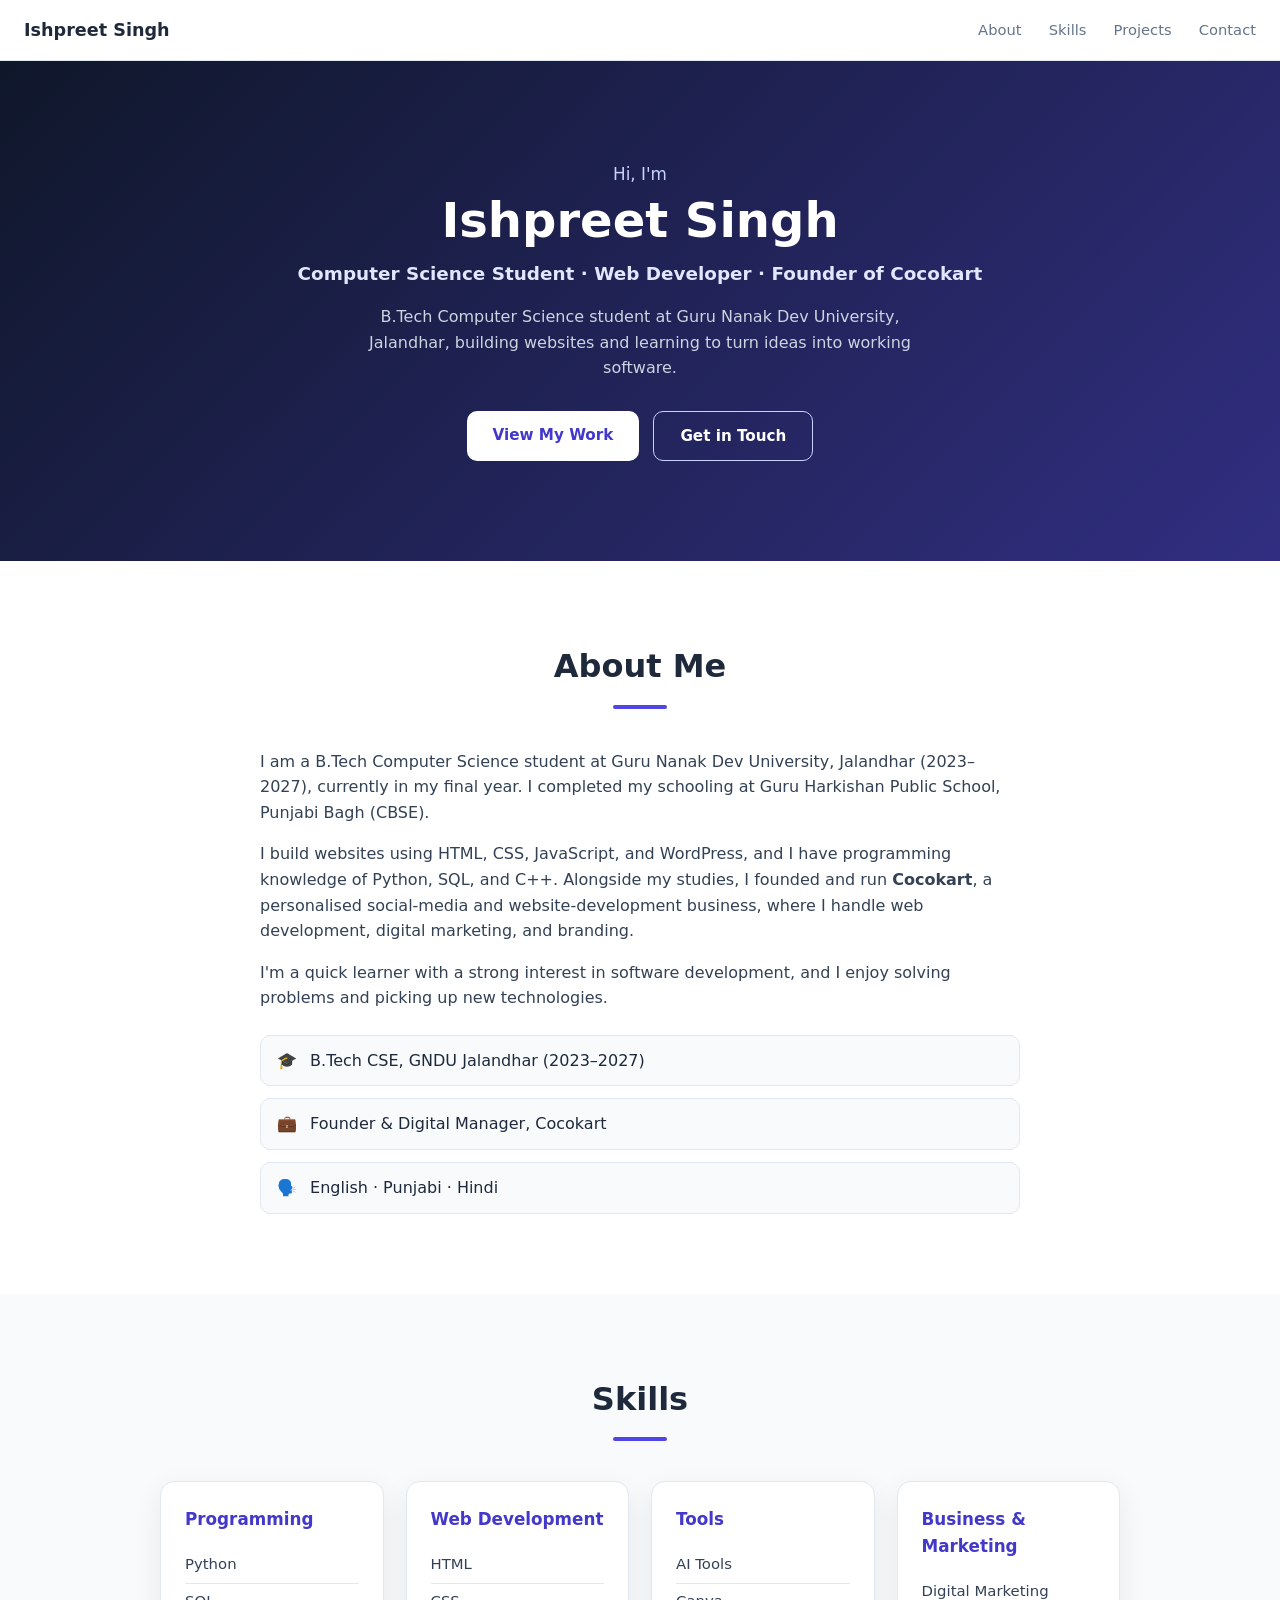
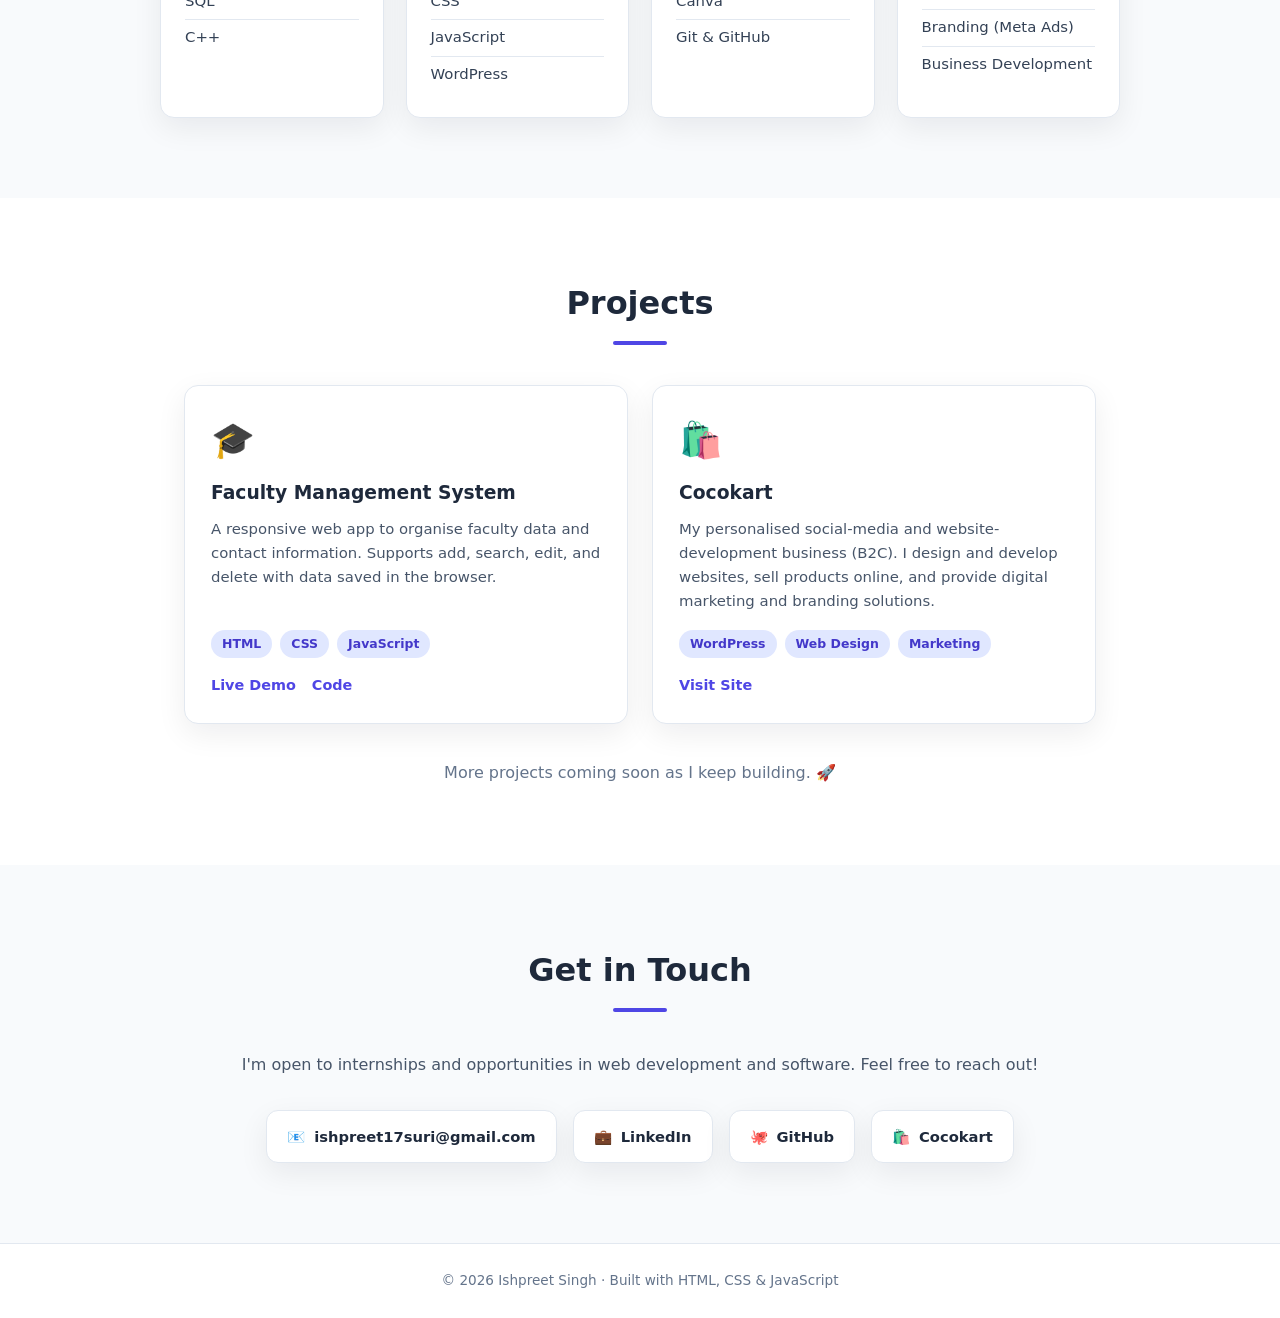
==== portfolio/index.html @ 6b643fd2 "Update repo links from claude-ishpreet to code-ishpreet" ====
<!DOCTYPE html>
<html lang="en">
<head>
  <meta charset="UTF-8" />
  <meta name="viewport" content="width=device-width, initial-scale=1.0" />
  <title>Ishpreet Singh — Portfolio</title>
  <meta name="description" content="Portfolio of Ishpreet Singh, B.Tech Computer Science student and web developer." />
  <link rel="stylesheet" href="style.css" />
</head>
<body>

  <!-- Navigation -->
  <nav class="nav">
    <a href="#home" class="nav-logo">Ishpreet Singh</a>
    <div class="nav-links">
      <a href="#about">About</a>
      <a href="#skills">Skills</a>
      <a href="#projects">Projects</a>
      <a href="#contact">Contact</a>
    </div>
  </nav>

  <!-- Hero -->
  <header id="home" class="hero">
    <div class="hero-inner">
      <p class="hero-greet">Hi, I'm</p>
      <h1>Ishpreet Singh</h1>
      <p class="hero-role">Computer Science Student · Web Developer · Founder of Cocokart</p>
      <p class="hero-tag">
        B.Tech Computer Science student at Guru Nanak Dev University, Jalandhar,
        building websites and learning to turn ideas into working software.
      </p>
      <div class="hero-btns">
        <a href="#projects" class="btn primary">View My Work</a>
        <a href="#contact" class="btn ghost">Get in Touch</a>
      </div>
    </div>
  </header>

  <!-- About -->
  <section id="about" class="section">
    <h2 class="section-title">About Me</h2>
    <div class="about">
      <p>
        I am a B.Tech Computer Science student at Guru Nanak Dev University, Jalandhar
        (2023–2027), currently in my final year. I completed my schooling at
        Guru Harkishan Public School, Punjabi Bagh (CBSE).
      </p>
      <p>
        I build websites using HTML, CSS, JavaScript, and WordPress, and I have
        programming knowledge of Python, SQL, and C++. Alongside my studies, I founded
        and run <strong>Cocokart</strong>, a personalised social-media and website-development
        business, where I handle web development, digital marketing, and branding.
      </p>
      <p>
        I'm a quick learner with a strong interest in software development, and I enjoy
        solving problems and picking up new technologies.
      </p>
      <ul class="facts">
        <li><span>🎓</span> B.Tech CSE, GNDU Jalandhar (2023–2027)</li>
        <li><span>💼</span> Founder &amp; Digital Manager, Cocokart</li>
        <li><span>🗣️</span> English · Punjabi · Hindi</li>
      </ul>
    </div>
  </section>

  <!-- Skills -->
  <section id="skills" class="section alt">
    <h2 class="section-title">Skills</h2>
    <div class="skills-grid">
      <div class="skill-card">
        <h3>Programming</h3>
        <ul><li>Python</li><li>SQL</li><li>C++</li></ul>
      </div>
      <div class="skill-card">
        <h3>Web Development</h3>
        <ul><li>HTML</li><li>CSS</li><li>JavaScript</li><li>WordPress</li></ul>
      </div>
      <div class="skill-card">
        <h3>Tools</h3>
        <ul><li>AI Tools</li><li>Canva</li><li>Git &amp; GitHub</li></ul>
      </div>
      <div class="skill-card">
        <h3>Business &amp; Marketing</h3>
        <ul><li>Digital Marketing</li><li>Branding (Meta Ads)</li><li>Business Development</li></ul>
      </div>
    </div>
  </section>

  <!-- Projects -->
  <section id="projects" class="section">
    <h2 class="section-title">Projects</h2>
    <div class="projects-grid">

      <article class="project-card">
        <div class="project-emoji">🎓</div>
        <h3>Faculty Management System</h3>
        <p>
          A responsive web app to organise faculty data and contact information.
          Supports add, search, edit, and delete with data saved in the browser.
        </p>
        <div class="tags"><span>HTML</span><span>CSS</span><span>JavaScript</span></div>
        <div class="project-links">
          <a href="../index.html">Live Demo</a>
          <a href="https://github.com/ishpreetsuri/code-ishpreet" target="_blank" rel="noopener">Code</a>
        </div>
      </article>

      <article class="project-card">
        <div class="project-emoji">🛍️</div>
        <h3>Cocokart</h3>
        <p>
          My personalised social-media and website-development business (B2C). I design
          and develop websites, sell products online, and provide digital marketing and
          branding solutions.
        </p>
        <div class="tags"><span>WordPress</span><span>Web Design</span><span>Marketing</span></div>
        <div class="project-links">
          <a href="https://www.cocokart.shop" target="_blank" rel="noopener">Visit Site</a>
        </div>
      </article>

    </div>
    <p class="more-soon">More projects coming soon as I keep building. 🚀</p>
  </section>

  <!-- Contact -->
  <section id="contact" class="section alt">
    <h2 class="section-title">Get in Touch</h2>
    <p class="contact-intro">
      I'm open to internships and opportunities in web development and software.
      Feel free to reach out!
    </p>
    <div class="contact-links">
      <a href="mailto:ishpreet17suri@gmail.com" class="contact-item">
        <span>📧</span> ishpreet17suri@gmail.com
      </a>
      <a href="https://www.linkedin.com/in/ishpreet-singh-a81920291" target="_blank" rel="noopener" class="contact-item">
        <span>💼</span> LinkedIn
      </a>
      <a href="https://github.com/ishpreetsuri" target="_blank" rel="noopener" class="contact-item">
        <span>🐙</span> GitHub
      </a>
      <a href="https://www.cocokart.shop" target="_blank" rel="noopener" class="contact-item">
        <span>🛍️</span> Cocokart
      </a>
    </div>
  </section>

  <footer class="footer">
    <p>© <span id="year"></span> Ishpreet Singh · Built with HTML, CSS &amp; JavaScript</p>
  </footer>

  <script>
    // Set the current year in the footer automatically
    document.getElementById("year").textContent = new Date().getFullYear();
  </script>
</body>
</html>
---- portfolio/style.css ----
/* Portfolio — Ishpreet Singh
   Clean, modern, responsive personal website. */

:root {
  --bg: #ffffff;
  --bg-alt: #f8fafc;
  --text: #1e293b;
  --muted: #64748b;
  --primary: #4f46e5;
  --primary-dark: #4338ca;
  --border: #e2e8f0;
  --shadow: 0 10px 30px rgba(2, 6, 23, 0.07);
}

* { box-sizing: border-box; margin: 0; padding: 0; }
html { scroll-behavior: smooth; }

body {
  font-family: "Segoe UI", system-ui, -apple-system, sans-serif;
  color: var(--text);
  background: var(--bg);
  line-height: 1.6;
}

/* Navigation */
.nav {
  position: sticky;
  top: 0;
  z-index: 50;
  display: flex;
  align-items: center;
  justify-content: space-between;
  padding: 16px 24px;
  background: rgba(255, 255, 255, 0.9);
  backdrop-filter: blur(8px);
  border-bottom: 1px solid var(--border);
}
.nav-logo { font-weight: 700; font-size: 1.1rem; color: var(--text); text-decoration: none; }
.nav-links a {
  margin-left: 22px;
  color: var(--muted);
  text-decoration: none;
  font-size: 0.92rem;
  font-weight: 500;
  transition: color .15s;
}
.nav-links a:hover { color: var(--primary); }

/* Hero */
.hero {
  background: linear-gradient(135deg, #0f172a 0%, #312e81 100%);
  color: #fff;
  padding: 100px 24px;
  text-align: center;
}
.hero-inner { max-width: 760px; margin: 0 auto; }
.hero-greet { color: #c7d2fe; font-size: 1.05rem; }
.hero h1 { font-size: 3rem; margin: 6px 0 12px; line-height: 1.1; }
.hero-role { font-size: 1.15rem; color: #e0e7ff; font-weight: 600; margin-bottom: 16px; }
.hero-tag { color: #cbd5e1; max-width: 600px; margin: 0 auto 30px; }
.hero-btns { display: flex; gap: 14px; justify-content: center; flex-wrap: wrap; }

/* Buttons */
.btn {
  display: inline-block;
  padding: 12px 26px;
  border-radius: 10px;
  font-weight: 600;
  font-size: 0.95rem;
  text-decoration: none;
  transition: transform .05s, background .15s, color .15s;
}
.btn:active { transform: translateY(1px); }
.btn.primary { background: #fff; color: var(--primary-dark); }
.btn.primary:hover { background: #e0e7ff; }
.btn.ghost { border: 1.5px solid #c7d2fe; color: #fff; }
.btn.ghost:hover { background: rgba(255, 255, 255, 0.1); }

/* Sections */
.section { max-width: 960px; margin: 0 auto; padding: 80px 24px; }
.section.alt { background: var(--bg-alt); max-width: none; }
.section.alt > * { max-width: 960px; margin-left: auto; margin-right: auto; }
.section-title {
  font-size: 2rem;
  text-align: center;
  margin-bottom: 40px;
  position: relative;
}
.section-title::after {
  content: "";
  display: block;
  width: 54px;
  height: 4px;
  background: var(--primary);
  border-radius: 4px;
  margin: 12px auto 0;
}

/* About */
.about { max-width: 760px; margin: 0 auto; }
.about p { margin-bottom: 16px; color: #334155; }
.facts { list-style: none; margin-top: 24px; display: grid; gap: 12px; }
.facts li {
  background: var(--bg-alt);
  border: 1px solid var(--border);
  border-radius: 10px;
  padding: 12px 16px;
  font-weight: 500;
}
.facts li span { margin-right: 8px; }

/* Skills */
.skills-grid {
  display: grid;
  grid-template-columns: repeat(auto-fit, minmax(200px, 1fr));
  gap: 22px;
}
.skill-card {
  background: var(--bg);
  border: 1px solid var(--border);
  border-radius: 14px;
  padding: 24px;
  box-shadow: var(--shadow);
}
.skill-card h3 { margin-bottom: 14px; color: var(--primary-dark); font-size: 1.05rem; }
.skill-card ul { list-style: none; }
.skill-card li {
  padding: 6px 0;
  border-bottom: 1px solid var(--border);
  color: #334155;
  font-size: 0.93rem;
}
.skill-card li:last-child { border-bottom: none; }

/* Projects */
.projects-grid {
  display: grid;
  grid-template-columns: repeat(auto-fit, minmax(280px, 1fr));
  gap: 24px;
}
.project-card {
  background: var(--bg);
  border: 1px solid var(--border);
  border-radius: 14px;
  padding: 26px;
  box-shadow: var(--shadow);
  display: flex;
  flex-direction: column;
  transition: transform .15s, box-shadow .15s;
}
.project-card:hover { transform: translateY(-4px); box-shadow: 0 16px 36px rgba(2, 6, 23, 0.12); }
.project-emoji { font-size: 2.2rem; margin-bottom: 10px; }
.project-card h3 { margin-bottom: 10px; }
.project-card p { color: #475569; font-size: 0.93rem; flex: 1; }
.tags { display: flex; flex-wrap: wrap; gap: 8px; margin: 16px 0; }
.tags span {
  background: #e0e7ff;
  color: var(--primary-dark);
  padding: 4px 11px;
  border-radius: 20px;
  font-size: 0.78rem;
  font-weight: 600;
}
.project-links { display: flex; gap: 16px; }
.project-links a {
  color: var(--primary);
  text-decoration: none;
  font-weight: 600;
  font-size: 0.9rem;
}
.project-links a:hover { text-decoration: underline; }
.more-soon { text-align: center; color: var(--muted); margin-top: 36px; }

/* Contact */
.contact-intro { text-align: center; color: #475569; max-width: 560px; margin: 0 auto 32px; }
.contact-links {
  display: flex;
  flex-wrap: wrap;
  gap: 16px;
  justify-content: center;
}
.contact-item {
  display: flex;
  align-items: center;
  gap: 9px;
  background: var(--bg);
  border: 1px solid var(--border);
  border-radius: 12px;
  padding: 14px 20px;
  text-decoration: none;
  color: var(--text);
  font-weight: 600;
  font-size: 0.92rem;
  box-shadow: var(--shadow);
  transition: transform .12s, border-color .15s;
}
.contact-item:hover { transform: translateY(-3px); border-color: var(--primary); }

/* Footer */
.footer {
  text-align: center;
  padding: 26px;
  color: var(--muted);
  font-size: 0.85rem;
  border-top: 1px solid var(--border);
}

/* Responsive */
@media (max-width: 600px) {
  .hero { padding: 70px 20px; }
  .hero h1 { font-size: 2.2rem; }
  .nav-links a { margin-left: 14px; font-size: 0.85rem; }
  .section { padding: 56px 20px; }
}
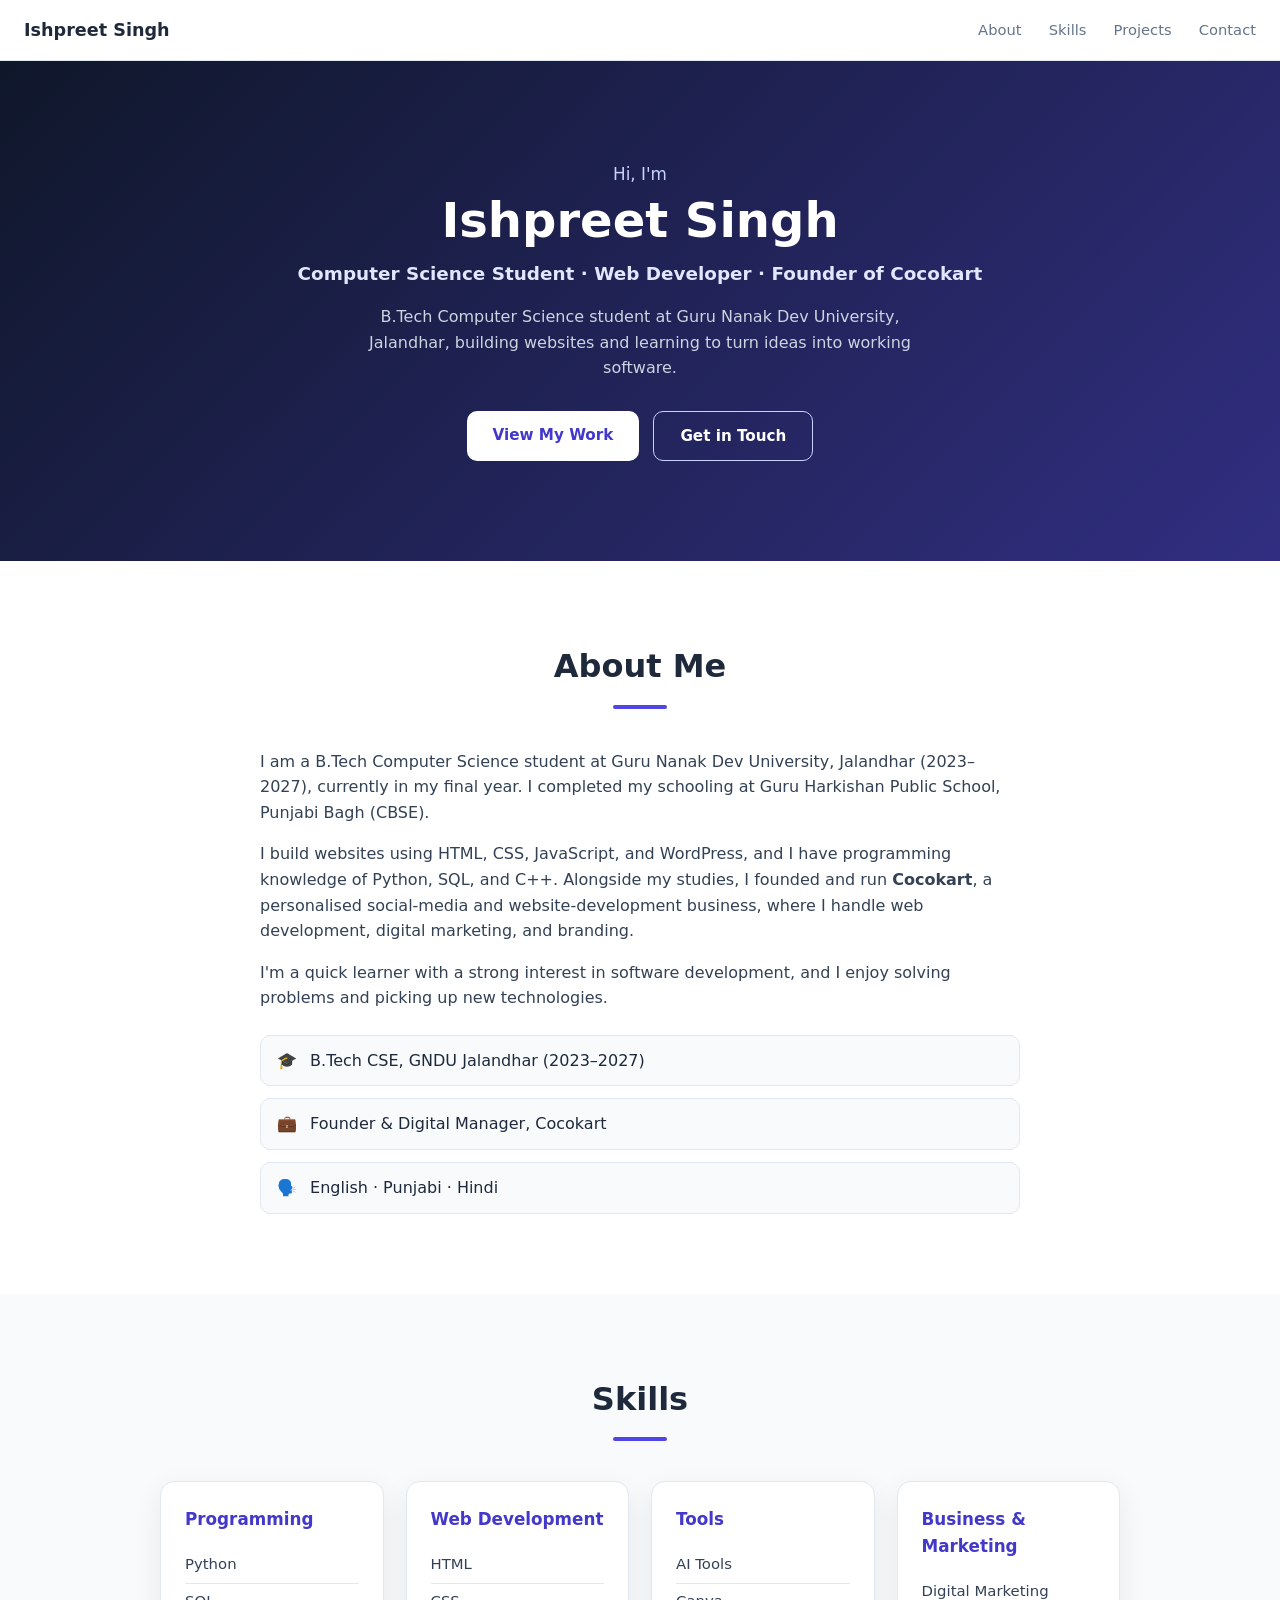
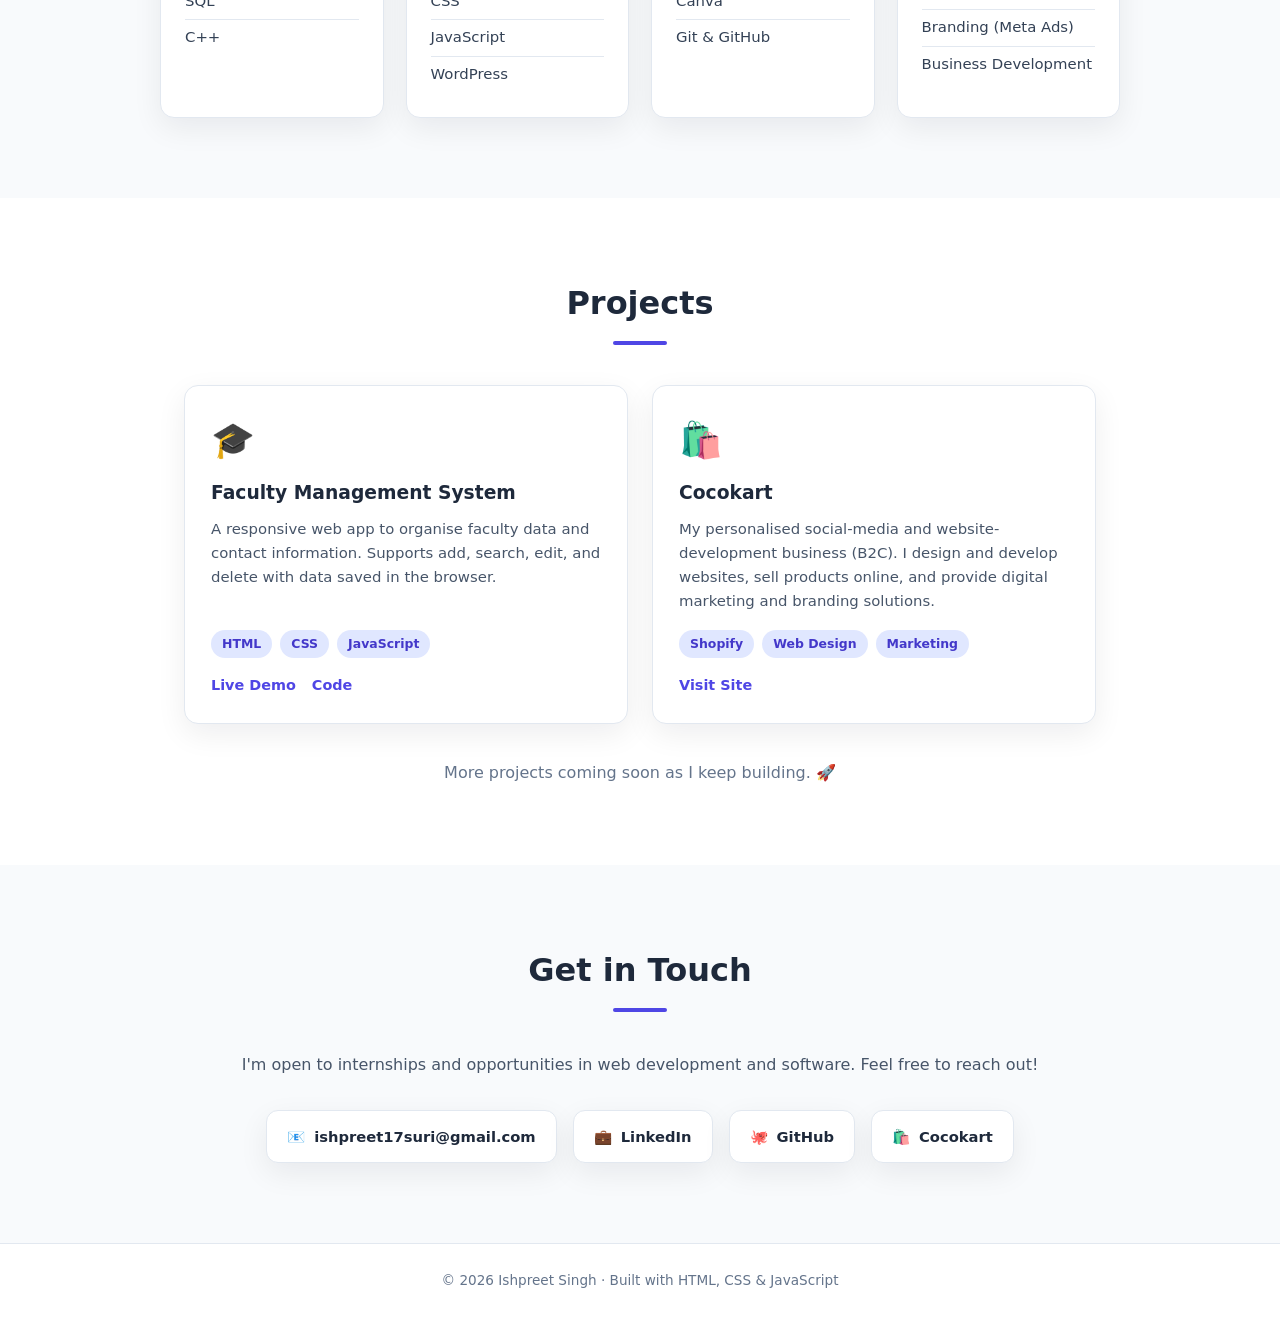
==== commit 6d9b6bd4: "Update tags from WordPress to Shopify" ====
--- a/portfolio/index.html
+++ b/portfolio/index.html
@@ -114,7 +114,7 @@
           and develop websites, sell products online, and provide digital marketing and
           branding solutions.
         </p>
-        <div class="tags"><span>WordPress</span><span>Web Design</span><span>Marketing</span></div>
+        <div class="tags"><span>Shopify</span><span>Web Design</span><span>Marketing</span></div>
         <div class="project-links">
           <a href="https://www.cocokart.shop" target="_blank" rel="noopener">Visit Site</a>
         </div>
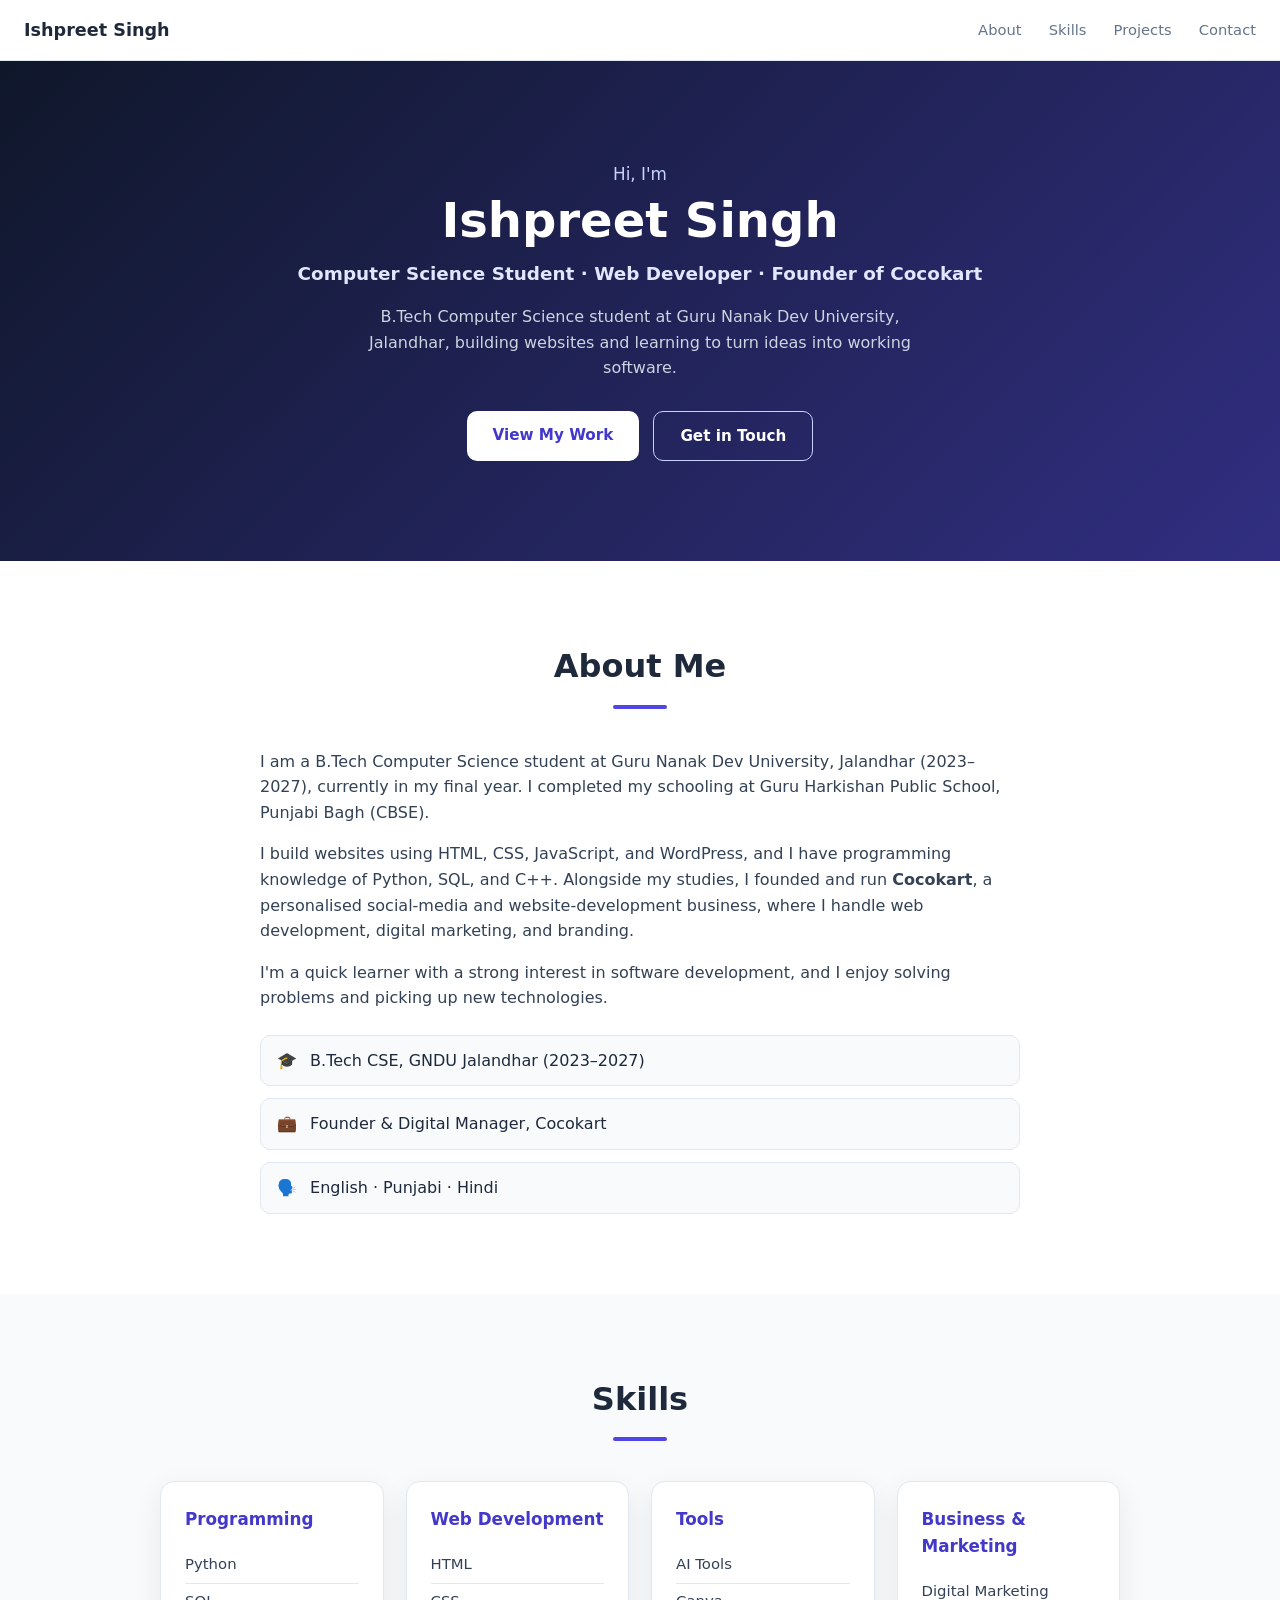
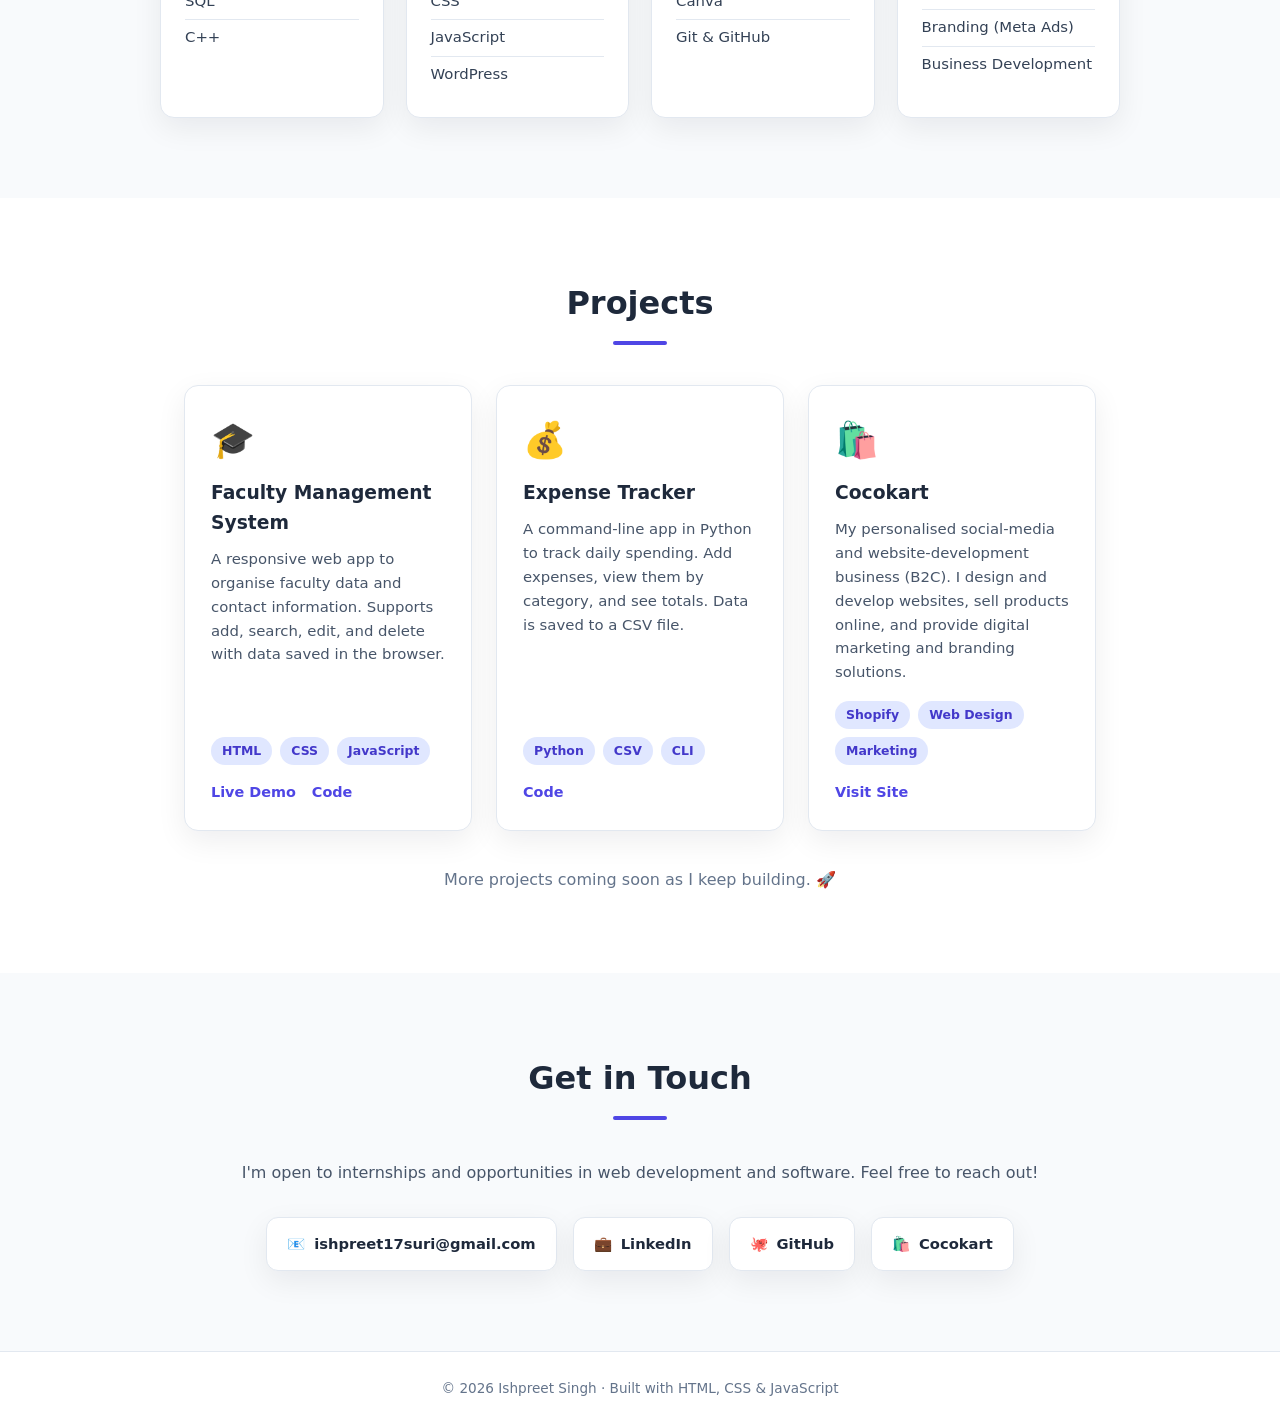
==== commit 6d044f91: "Add Python Expense Tracker project - Fully commented CLI expense tracker (Python standard library on" ====
--- a/portfolio/index.html
+++ b/portfolio/index.html
@@ -107,6 +107,19 @@
       </article>
 
       <article class="project-card">
+        <div class="project-emoji">💰</div>
+        <h3>Expense Tracker</h3>
+        <p>
+          A command-line app in Python to track daily spending. Add expenses,
+          view them by category, and see totals. Data is saved to a CSV file.
+        </p>
+        <div class="tags"><span>Python</span><span>CSV</span><span>CLI</span></div>
+        <div class="project-links">
+          <a href="https://github.com/ishpreetsuri/code-ishpreet/tree/main/python-expense-tracker" target="_blank" rel="noopener">Code</a>
+        </div>
+      </article>
+
+      <article class="project-card">
         <div class="project-emoji">🛍️</div>
         <h3>Cocokart</h3>
         <p>
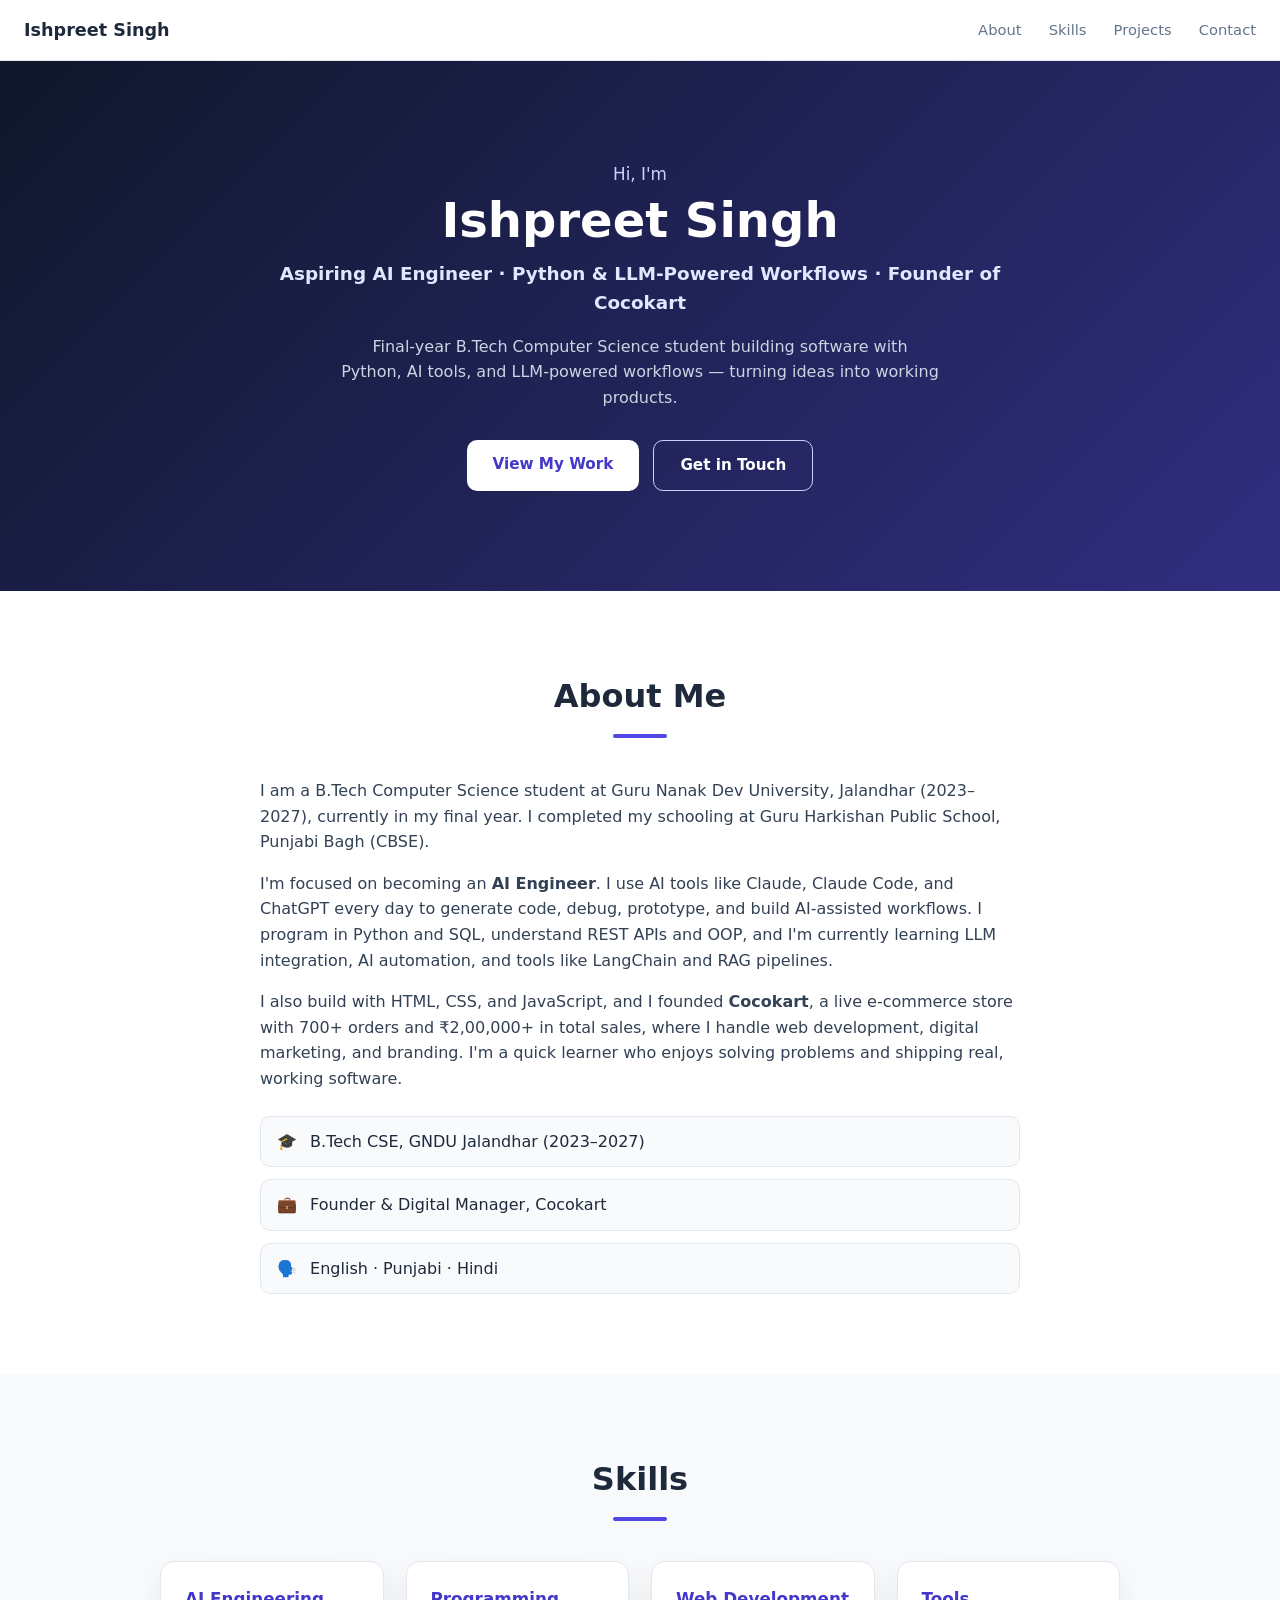
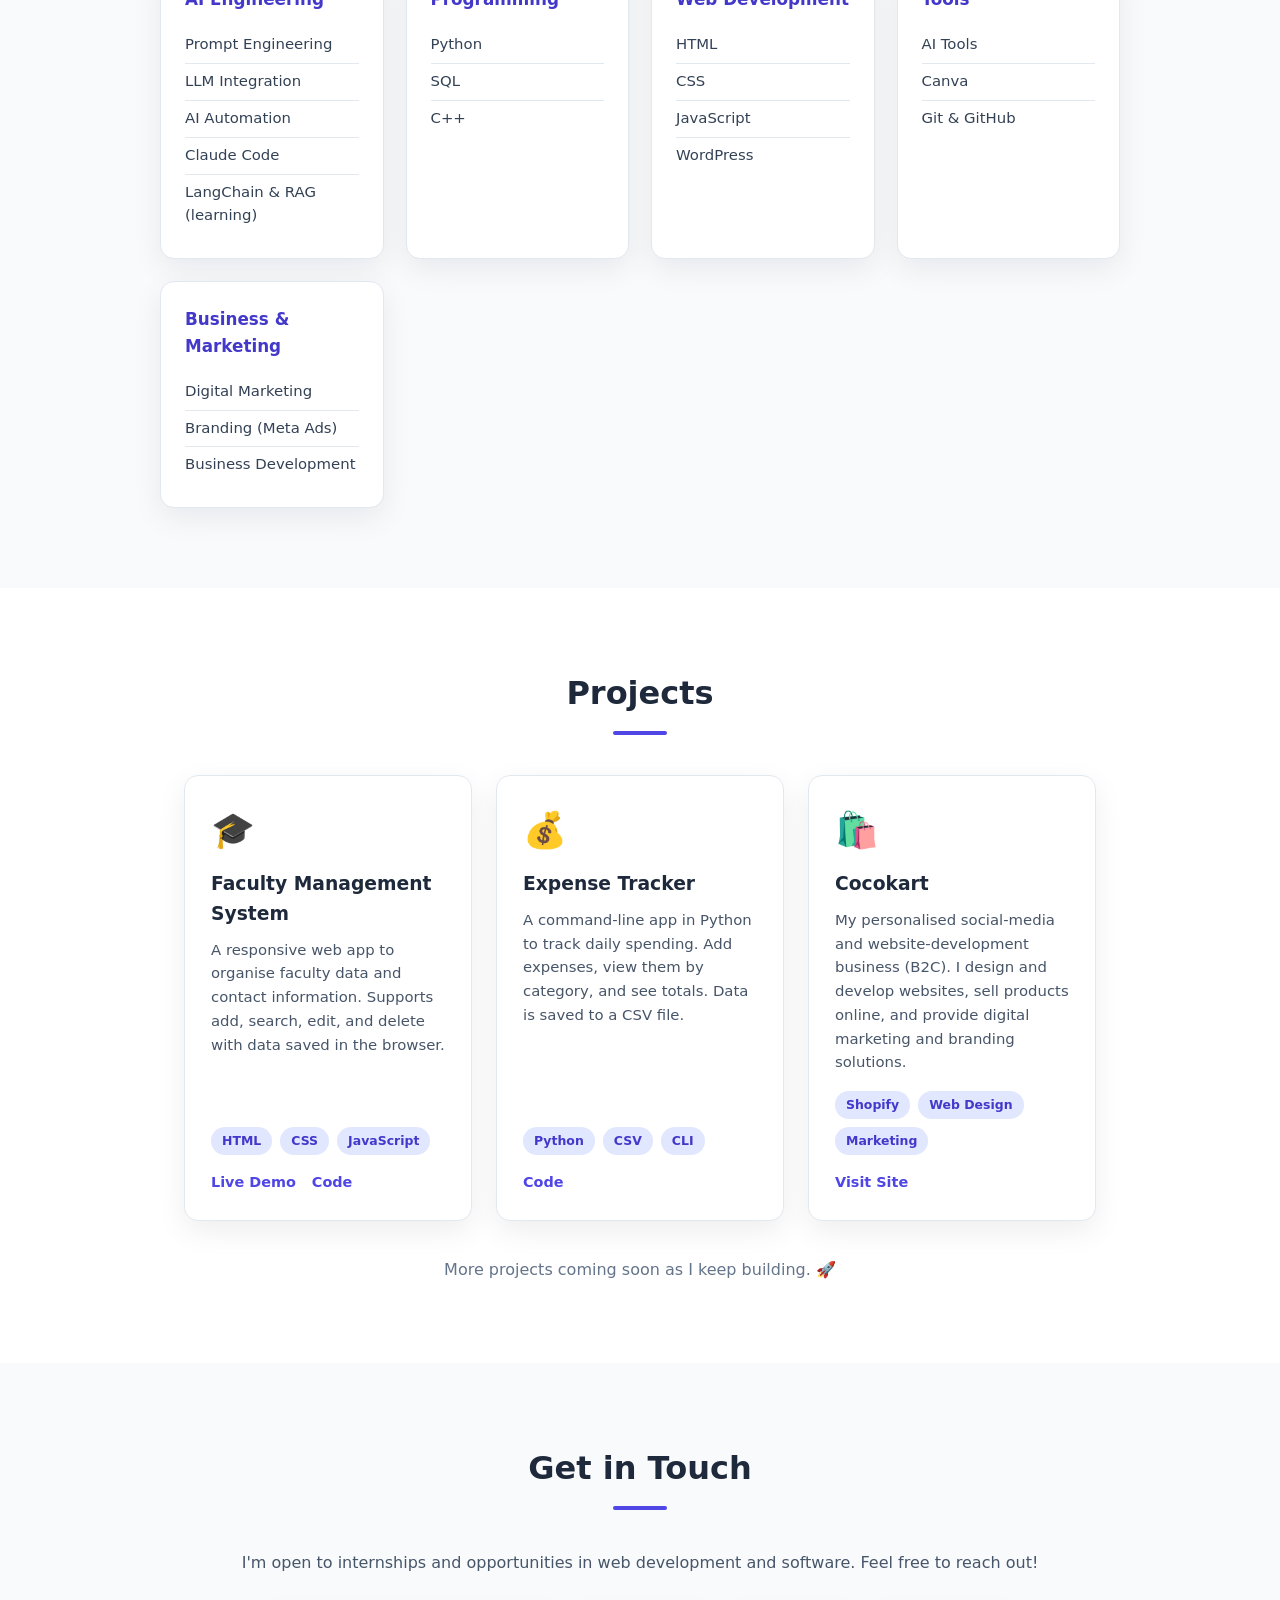
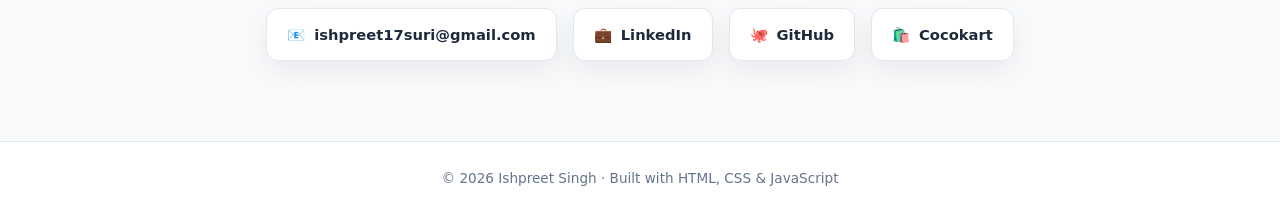
==== commit 3aefadbc: "Reposition profile toward AI Engineering - Update portfolio hero, about, and skills (add AI Engineer" ====
--- a/portfolio/index.html
+++ b/portfolio/index.html
@@ -4,7 +4,7 @@
   <meta charset="UTF-8" />
   <meta name="viewport" content="width=device-width, initial-scale=1.0" />
   <title>Ishpreet Singh — Portfolio</title>
-  <meta name="description" content="Portfolio of Ishpreet Singh, B.Tech Computer Science student and web developer." />
+  <meta name="description" content="Portfolio of Ishpreet Singh, aspiring AI Engineer building with Python, AI tools, and LLM-powered workflows." />
   <link rel="stylesheet" href="style.css" />
 </head>
 <body>
@@ -25,10 +25,10 @@
     <div class="hero-inner">
       <p class="hero-greet">Hi, I'm</p>
       <h1>Ishpreet Singh</h1>
-      <p class="hero-role">Computer Science Student · Web Developer · Founder of Cocokart</p>
+      <p class="hero-role">Aspiring AI Engineer · Python &amp; LLM-Powered Workflows · Founder of Cocokart</p>
       <p class="hero-tag">
-        B.Tech Computer Science student at Guru Nanak Dev University, Jalandhar,
-        building websites and learning to turn ideas into working software.
+        Final-year B.Tech Computer Science student building software with Python,
+        AI tools, and LLM-powered workflows — turning ideas into working products.
       </p>
       <div class="hero-btns">
         <a href="#projects" class="btn primary">View My Work</a>
@@ -47,14 +47,18 @@
         Guru Harkishan Public School, Punjabi Bagh (CBSE).
       </p>
       <p>
-        I build websites using HTML, CSS, JavaScript, and WordPress, and I have
-        programming knowledge of Python, SQL, and C++. Alongside my studies, I founded
-        and run <strong>Cocokart</strong>, a personalised social-media and website-development
-        business, where I handle web development, digital marketing, and branding.
+        I'm focused on becoming an <strong>AI Engineer</strong>. I use AI tools like
+        Claude, Claude Code, and ChatGPT every day to generate code, debug, prototype,
+        and build AI-assisted workflows. I program in Python and SQL, understand REST
+        APIs and OOP, and I'm currently learning LLM integration, AI automation, and
+        tools like LangChain and RAG pipelines.
       </p>
       <p>
-        I'm a quick learner with a strong interest in software development, and I enjoy
-        solving problems and picking up new technologies.
+        I also build with HTML, CSS, and JavaScript, and I founded
+        <strong>Cocokart</strong>, a live e-commerce store with 700+ orders and
+        ₹2,00,000+ in total sales, where I handle web development, digital marketing,
+        and branding. I'm a quick learner who enjoys solving problems and shipping
+        real, working software.
       </p>
       <ul class="facts">
         <li><span>🎓</span> B.Tech CSE, GNDU Jalandhar (2023–2027)</li>
@@ -68,6 +72,10 @@
   <section id="skills" class="section alt">
     <h2 class="section-title">Skills</h2>
     <div class="skills-grid">
+      <div class="skill-card">
+        <h3>AI Engineering</h3>
+        <ul><li>Prompt Engineering</li><li>LLM Integration</li><li>AI Automation</li><li>Claude Code</li><li>LangChain &amp; RAG (learning)</li></ul>
+      </div>
       <div class="skill-card">
         <h3>Programming</h3>
         <ul><li>Python</li><li>SQL</li><li>C++</li></ul>
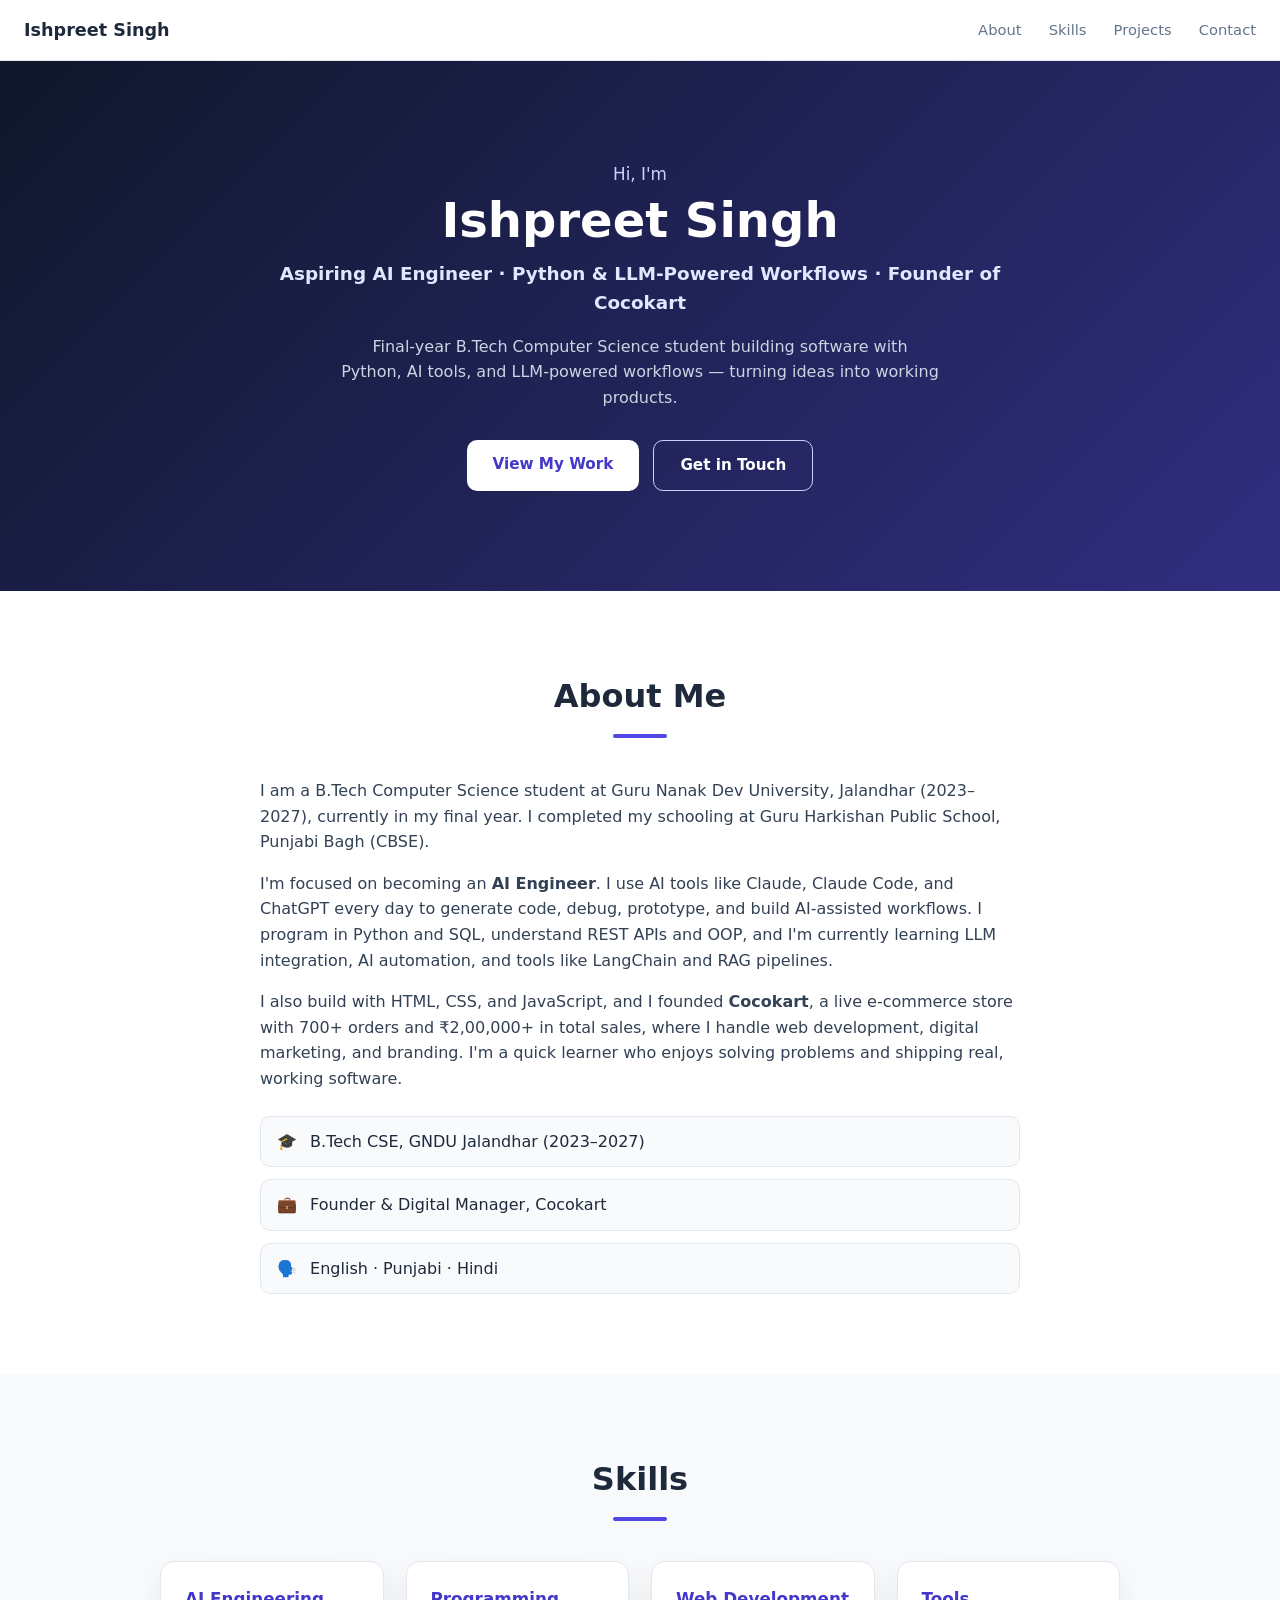
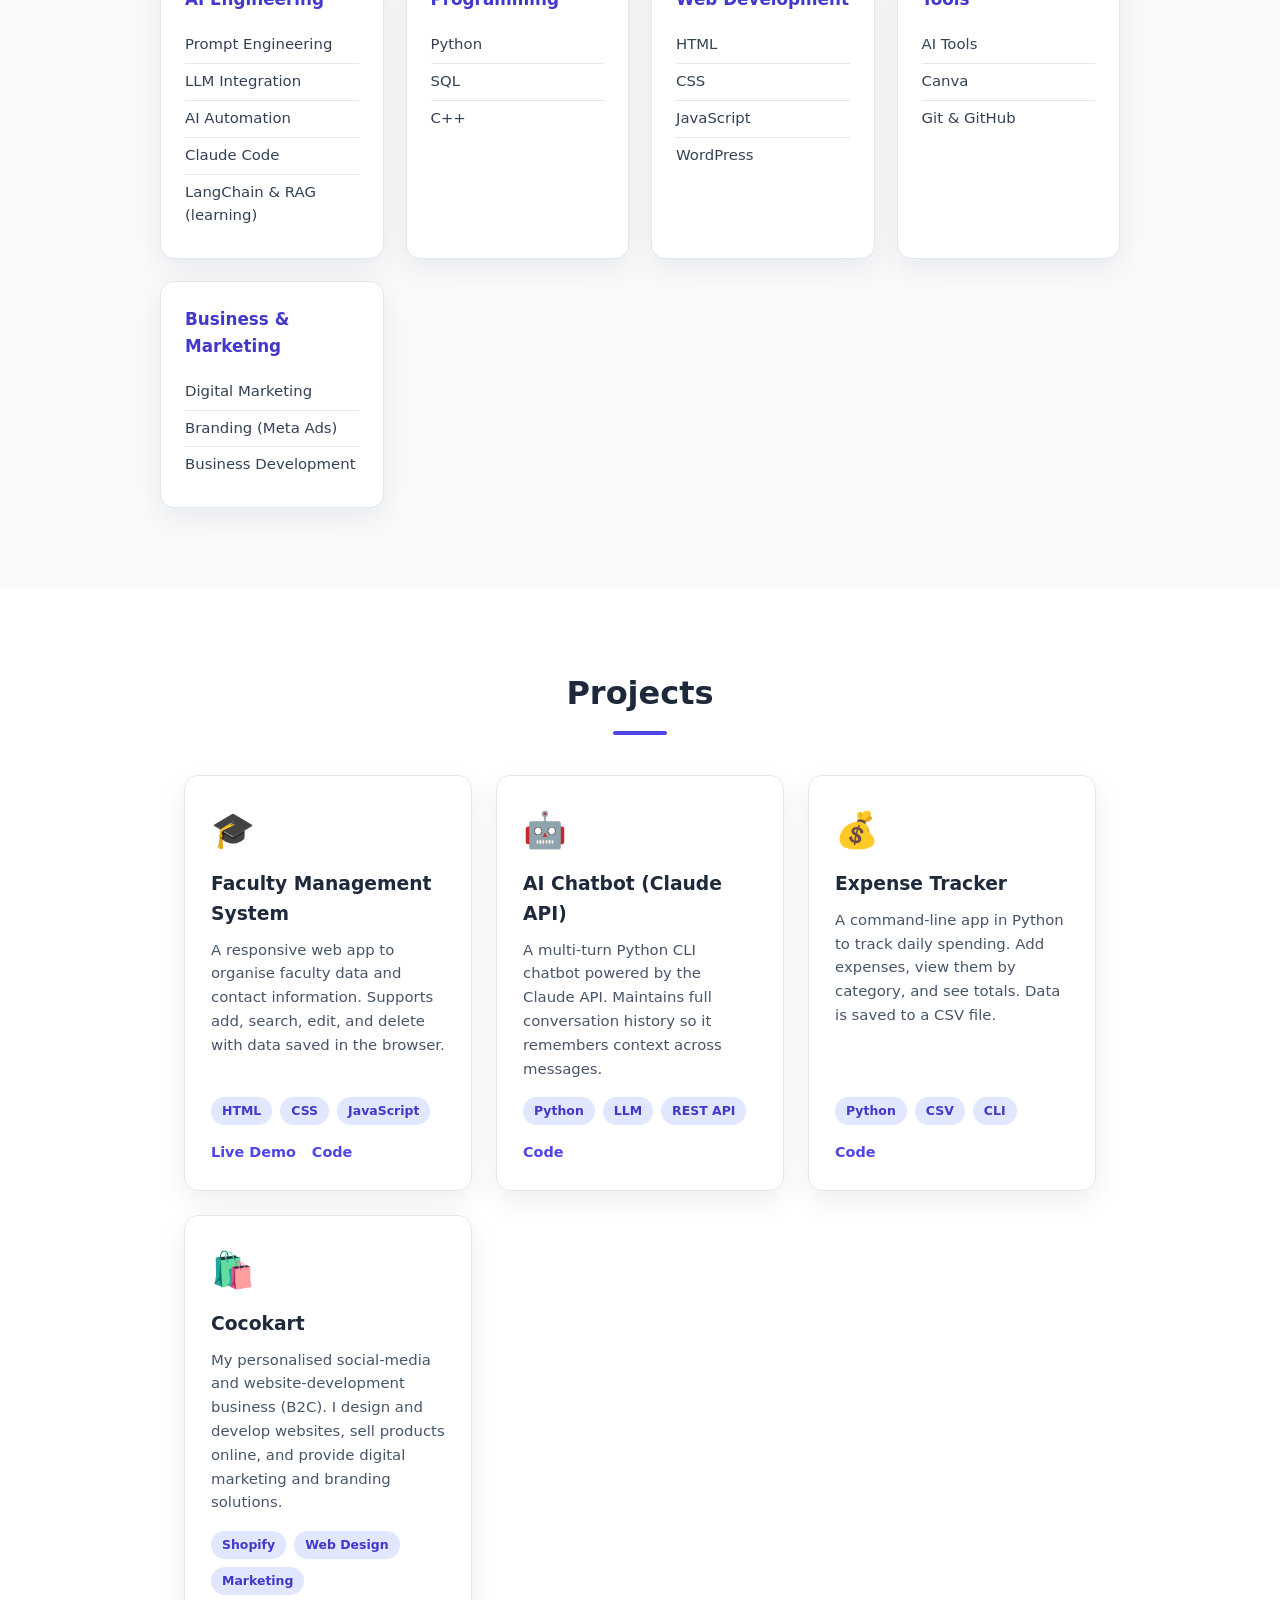
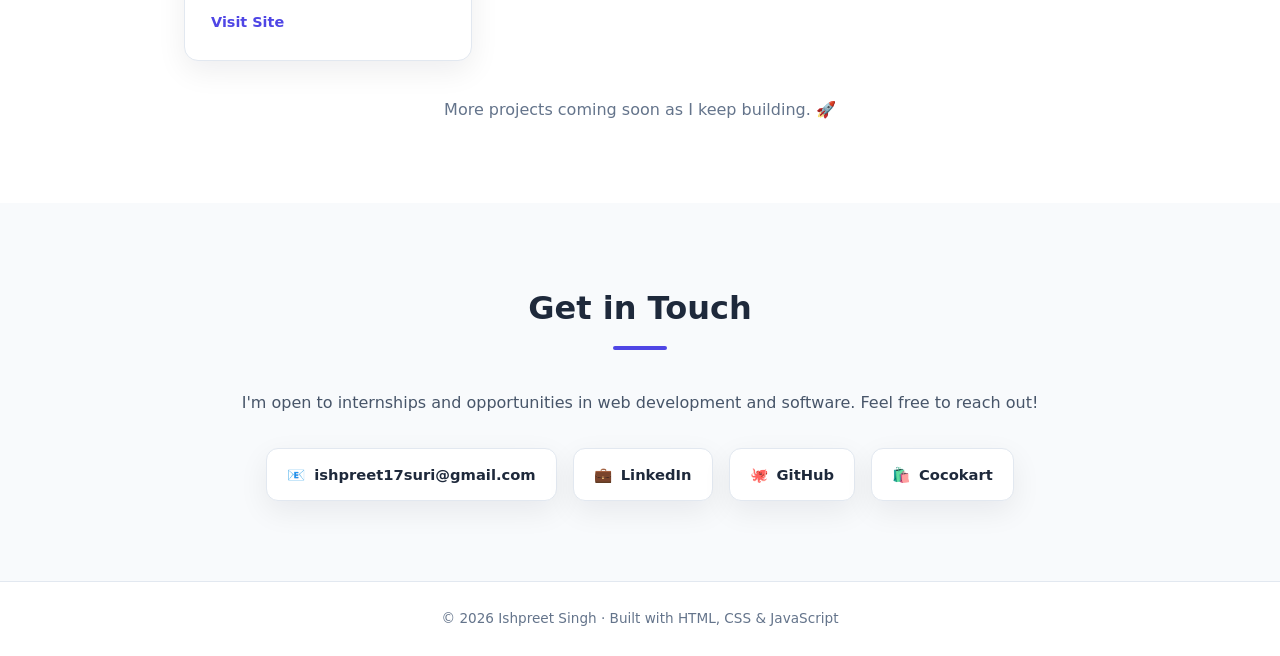
==== commit 8b030229: "Add AI Chatbot project + update portfolio and profile README - Python CLI chatbot using Claude API (" ====
--- a/portfolio/index.html
+++ b/portfolio/index.html
@@ -115,6 +115,19 @@
       </article>
 
       <article class="project-card">
+        <div class="project-emoji">🤖</div>
+        <h3>AI Chatbot (Claude API)</h3>
+        <p>
+          A multi-turn Python CLI chatbot powered by the Claude API. Maintains
+          full conversation history so it remembers context across messages.
+        </p>
+        <div class="tags"><span>Python</span><span>LLM</span><span>REST API</span></div>
+        <div class="project-links">
+          <a href="https://github.com/ishpreetsuri/code-ishpreet/tree/main/ai-chatbot" target="_blank" rel="noopener">Code</a>
+        </div>
+      </article>
+
+      <article class="project-card">
         <div class="project-emoji">💰</div>
         <h3>Expense Tracker</h3>
         <p>
@@ -137,7 +150,7 @@
         </p>
         <div class="tags"><span>Shopify</span><span>Web Design</span><span>Marketing</span></div>
         <div class="project-links">
-          <a href="https://www.cocokart.shop" target="_blank" rel="noopener">Visit Site</a>
+          <a href="https://ishpreetsuri.github.io/cocokart-archive/" target="_blank" rel="noopener">Visit Site</a>
         </div>
       </article>
 
@@ -162,7 +175,7 @@
       <a href="https://github.com/ishpreetsuri" target="_blank" rel="noopener" class="contact-item">
         <span>🐙</span> GitHub
       </a>
-      <a href="https://www.cocokart.shop" target="_blank" rel="noopener" class="contact-item">
+      <a href="https://ishpreetsuri.github.io/cocokart-archive/" target="_blank" rel="noopener" class="contact-item">
         <span>🛍️</span> Cocokart
       </a>
     </div>
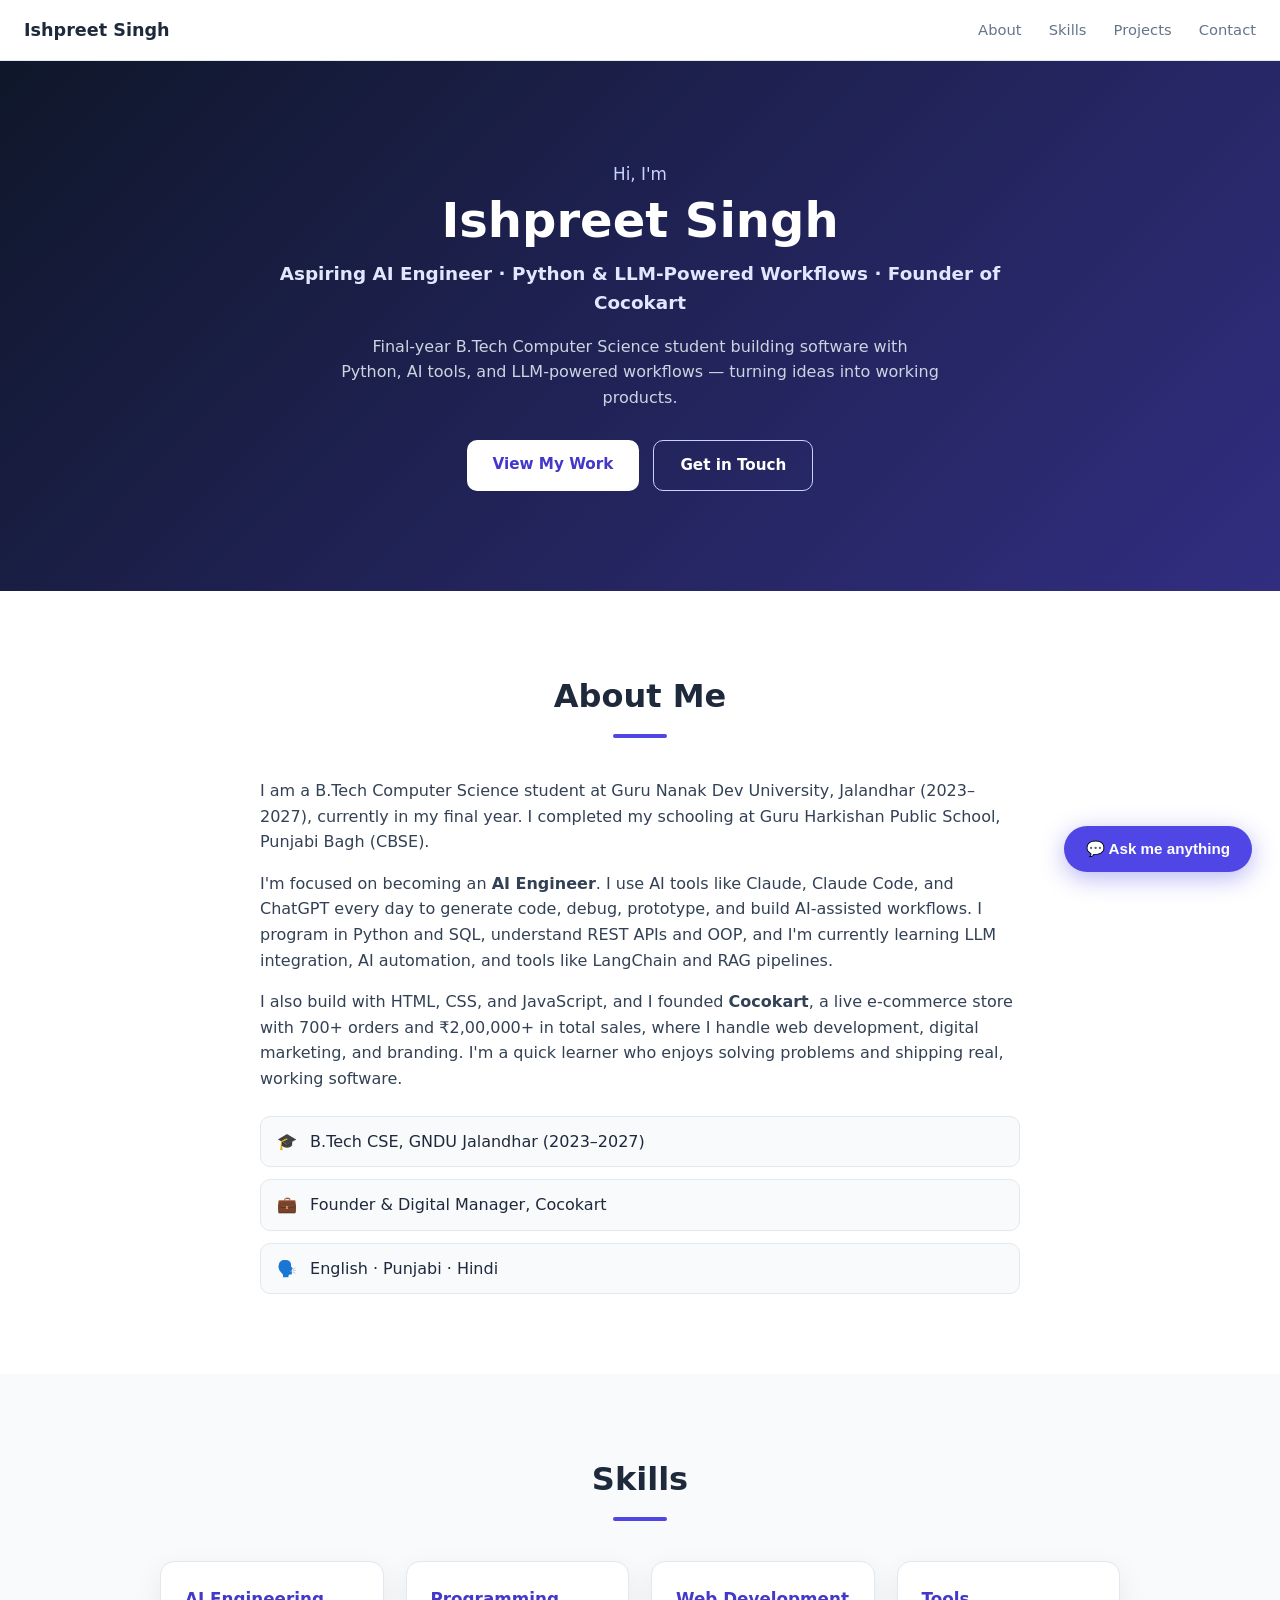
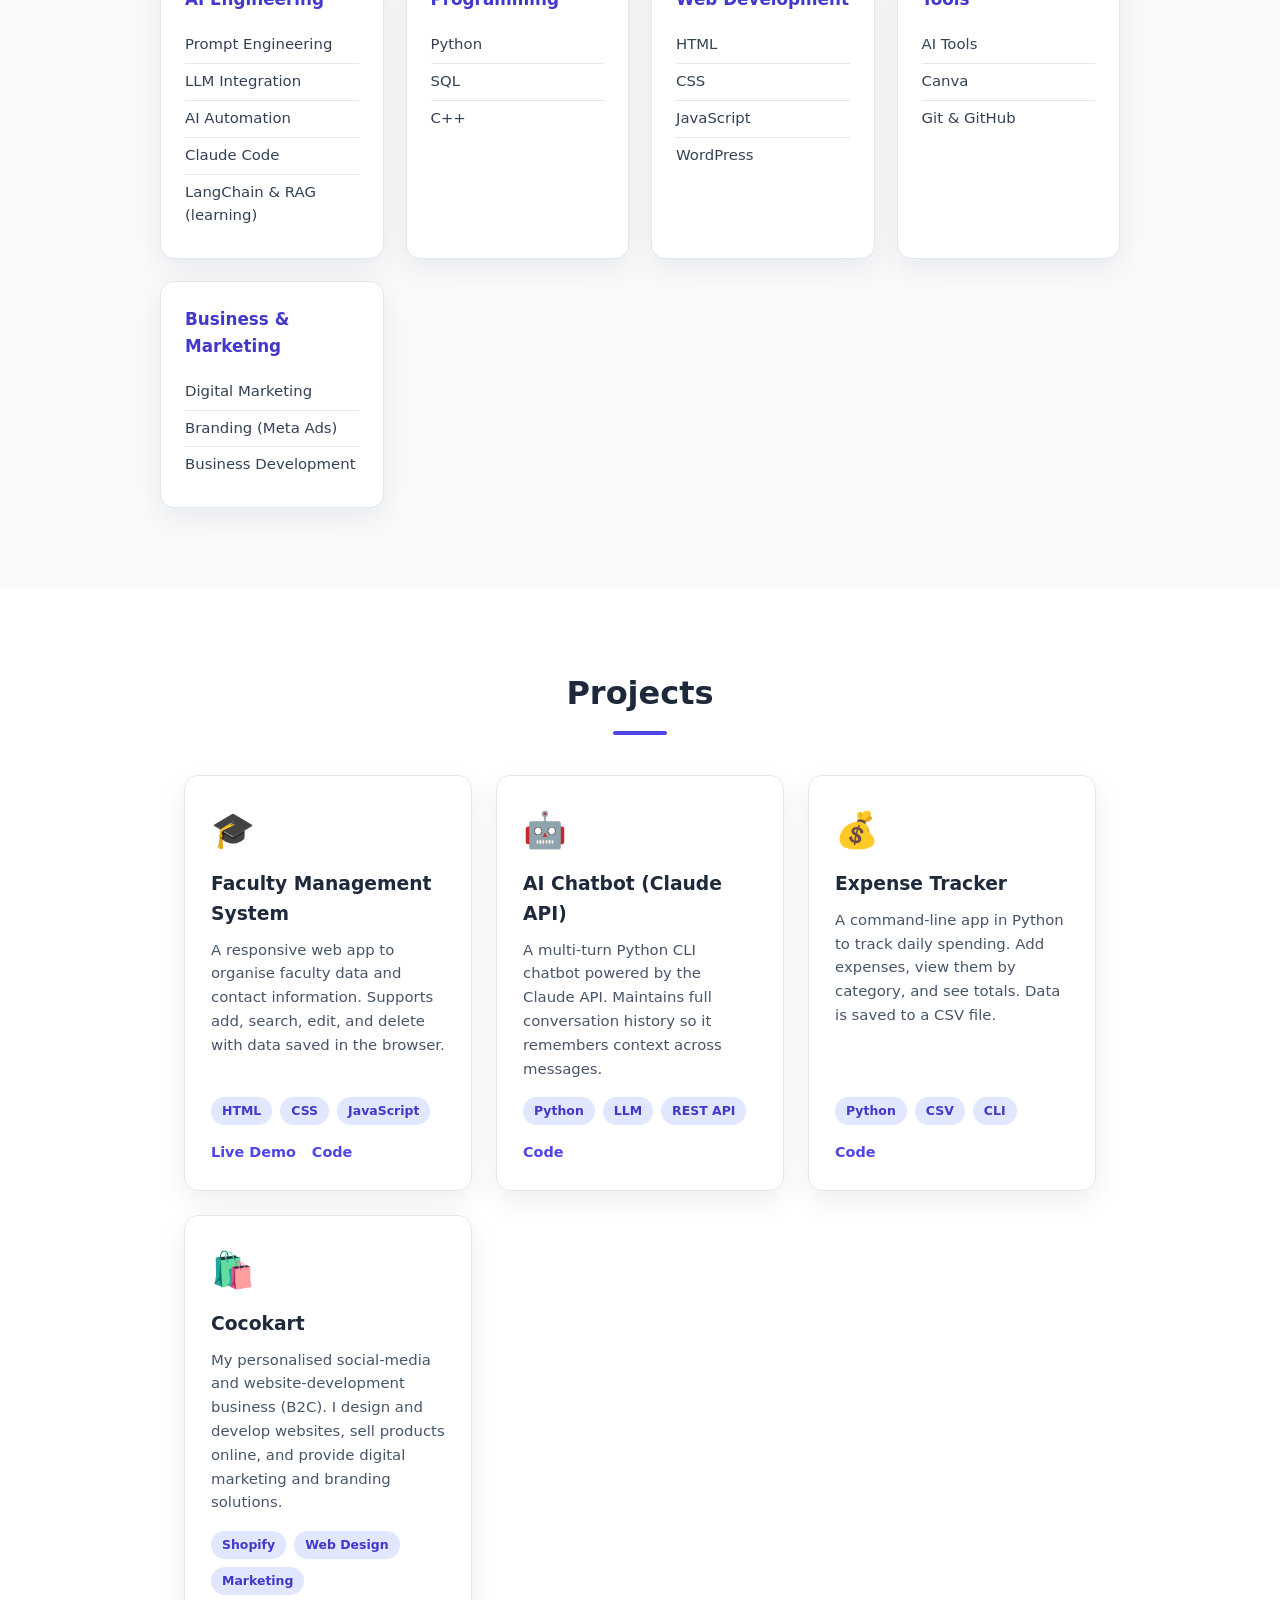
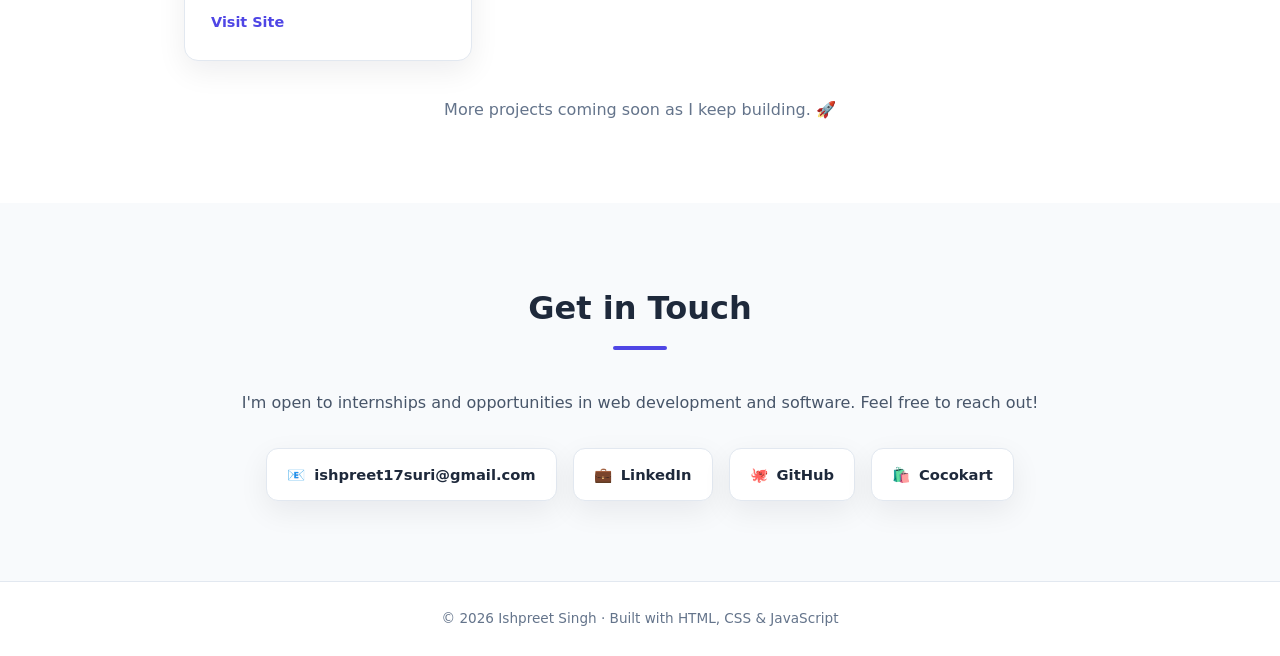
==== commit 4e7c448d: "Add AI assistant chatbot widget + /ask/ page + QR code - chatbot/chatbot-data.js: full CV Q&A bank (" ====
--- a/portfolio/index.html
+++ b/portfolio/index.html
@@ -189,5 +189,7 @@
     // Set the current year in the footer automatically
     document.getElementById("year").textContent = new Date().getFullYear();
   </script>
+  <script src="../chatbot/chatbot-data.js"></script>
+  <script src="../chatbot/chatbot.js"></script>
 </body>
 </html>
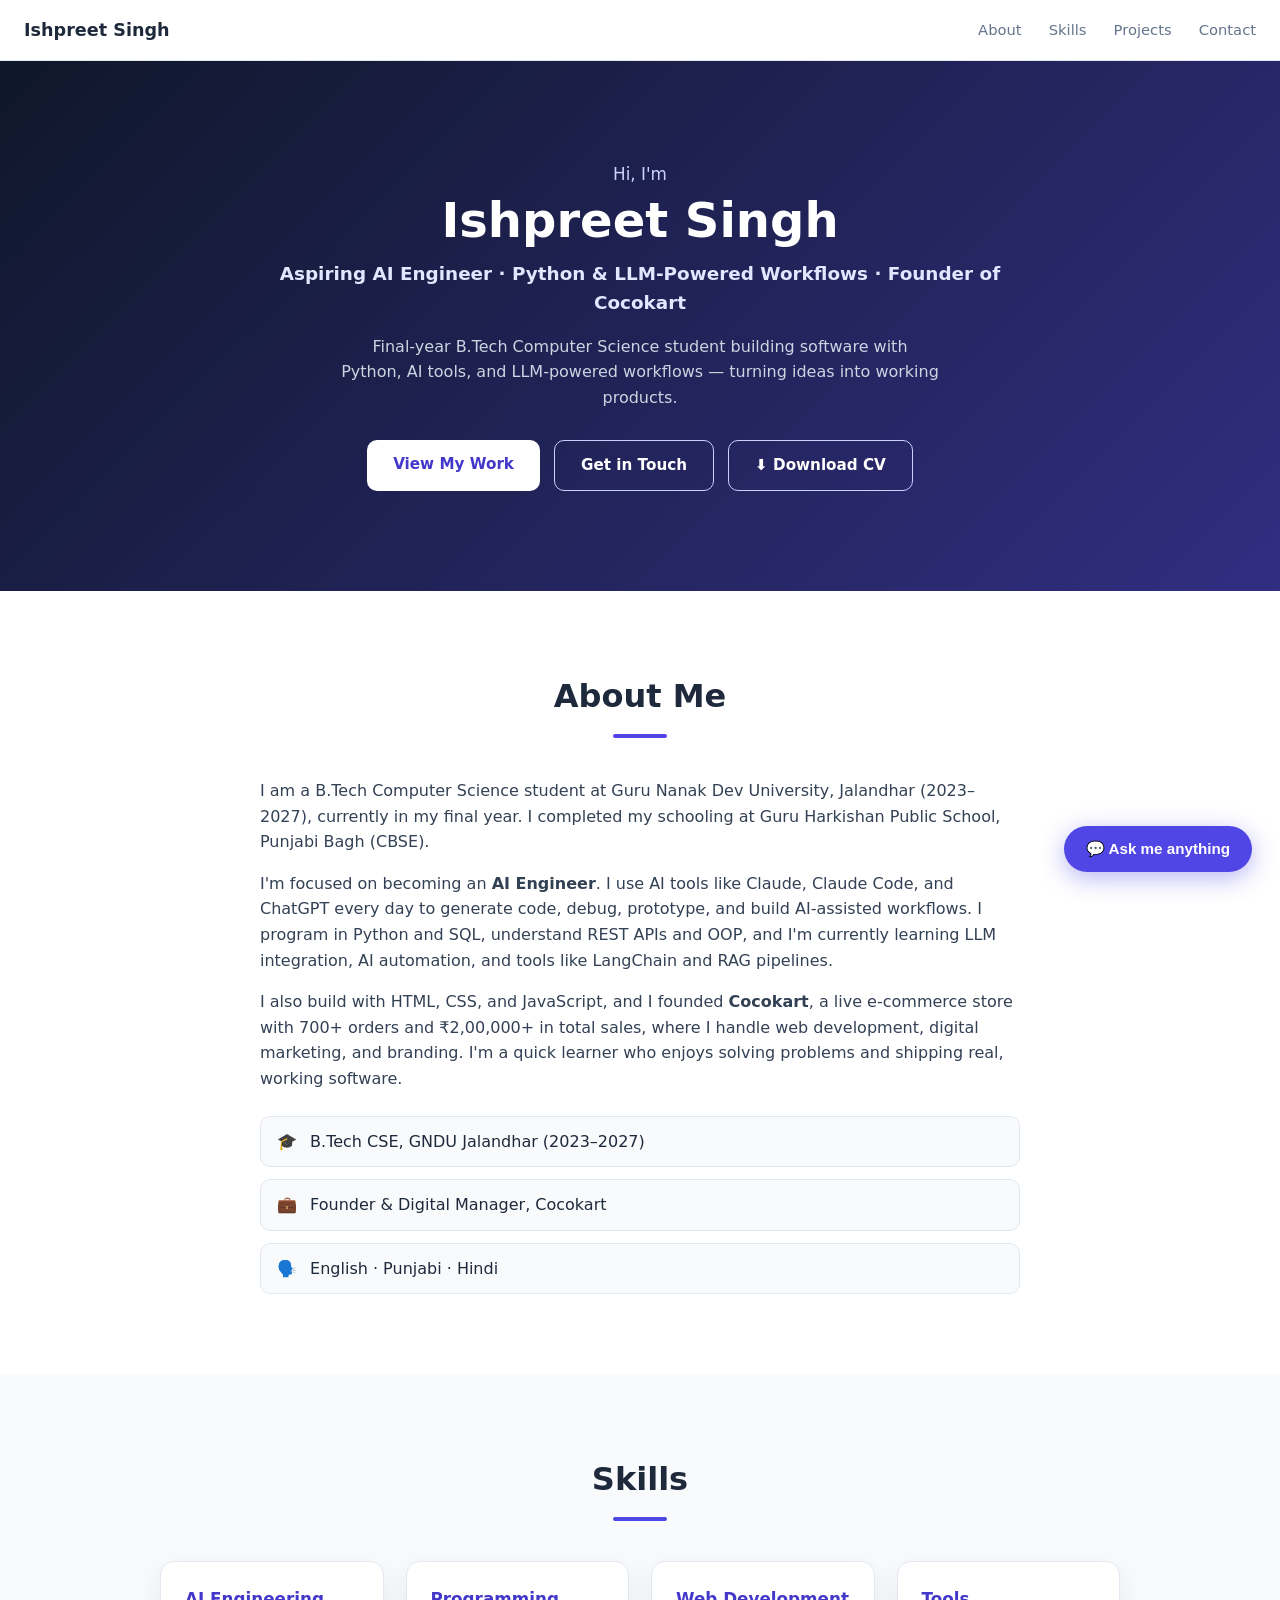
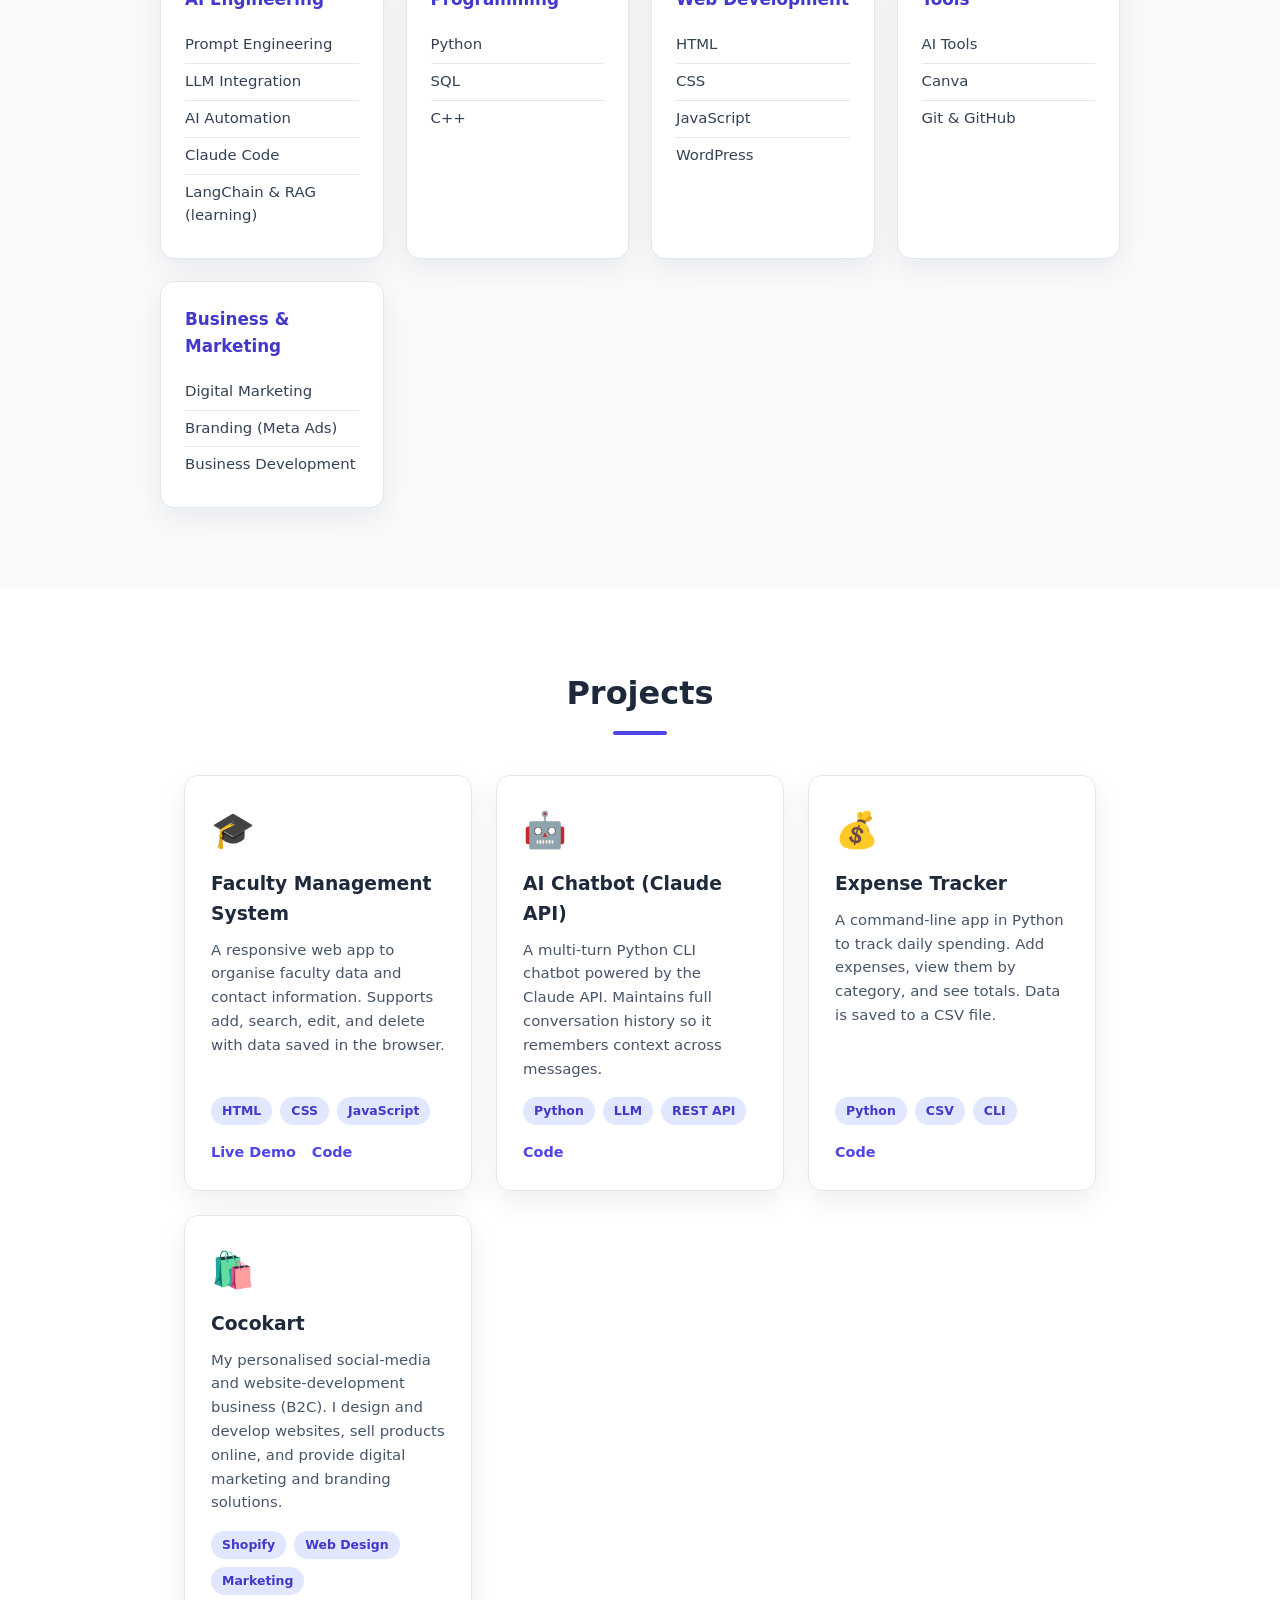
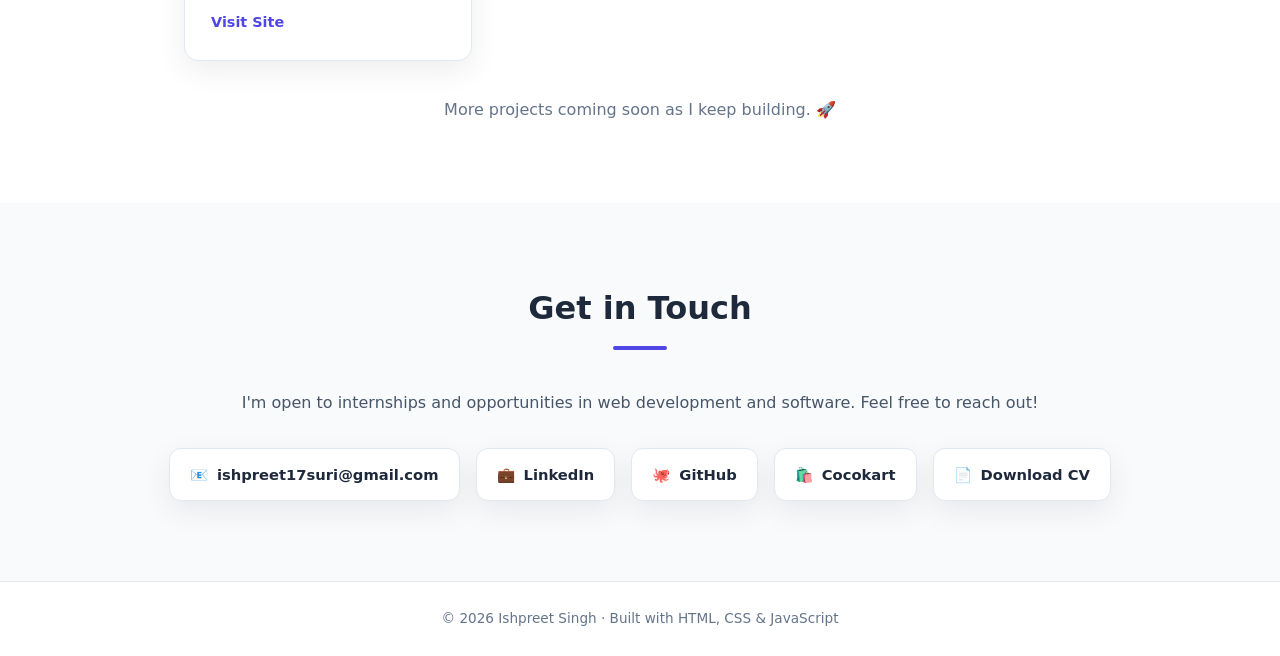
==== commit 499dba21: "Add final CV PDF + download buttons on portfolio - Add Ishpreet_Singh_CV.pdf to repo root - Add Down" ====
--- a/portfolio/index.html
+++ b/portfolio/index.html
@@ -33,6 +33,7 @@
       <div class="hero-btns">
         <a href="#projects" class="btn primary">View My Work</a>
         <a href="#contact" class="btn ghost">Get in Touch</a>
+        <a href="../Ishpreet_Singh_CV.pdf" download class="btn ghost">⬇ Download CV</a>
       </div>
     </div>
   </header>
@@ -178,6 +179,9 @@
       <a href="https://ishpreetsuri.github.io/cocokart-archive/" target="_blank" rel="noopener" class="contact-item">
         <span>🛍️</span> Cocokart
       </a>
+      <a href="../Ishpreet_Singh_CV.pdf" download class="contact-item">
+        <span>📄</span> Download CV
+      </a>
     </div>
   </section>
 
